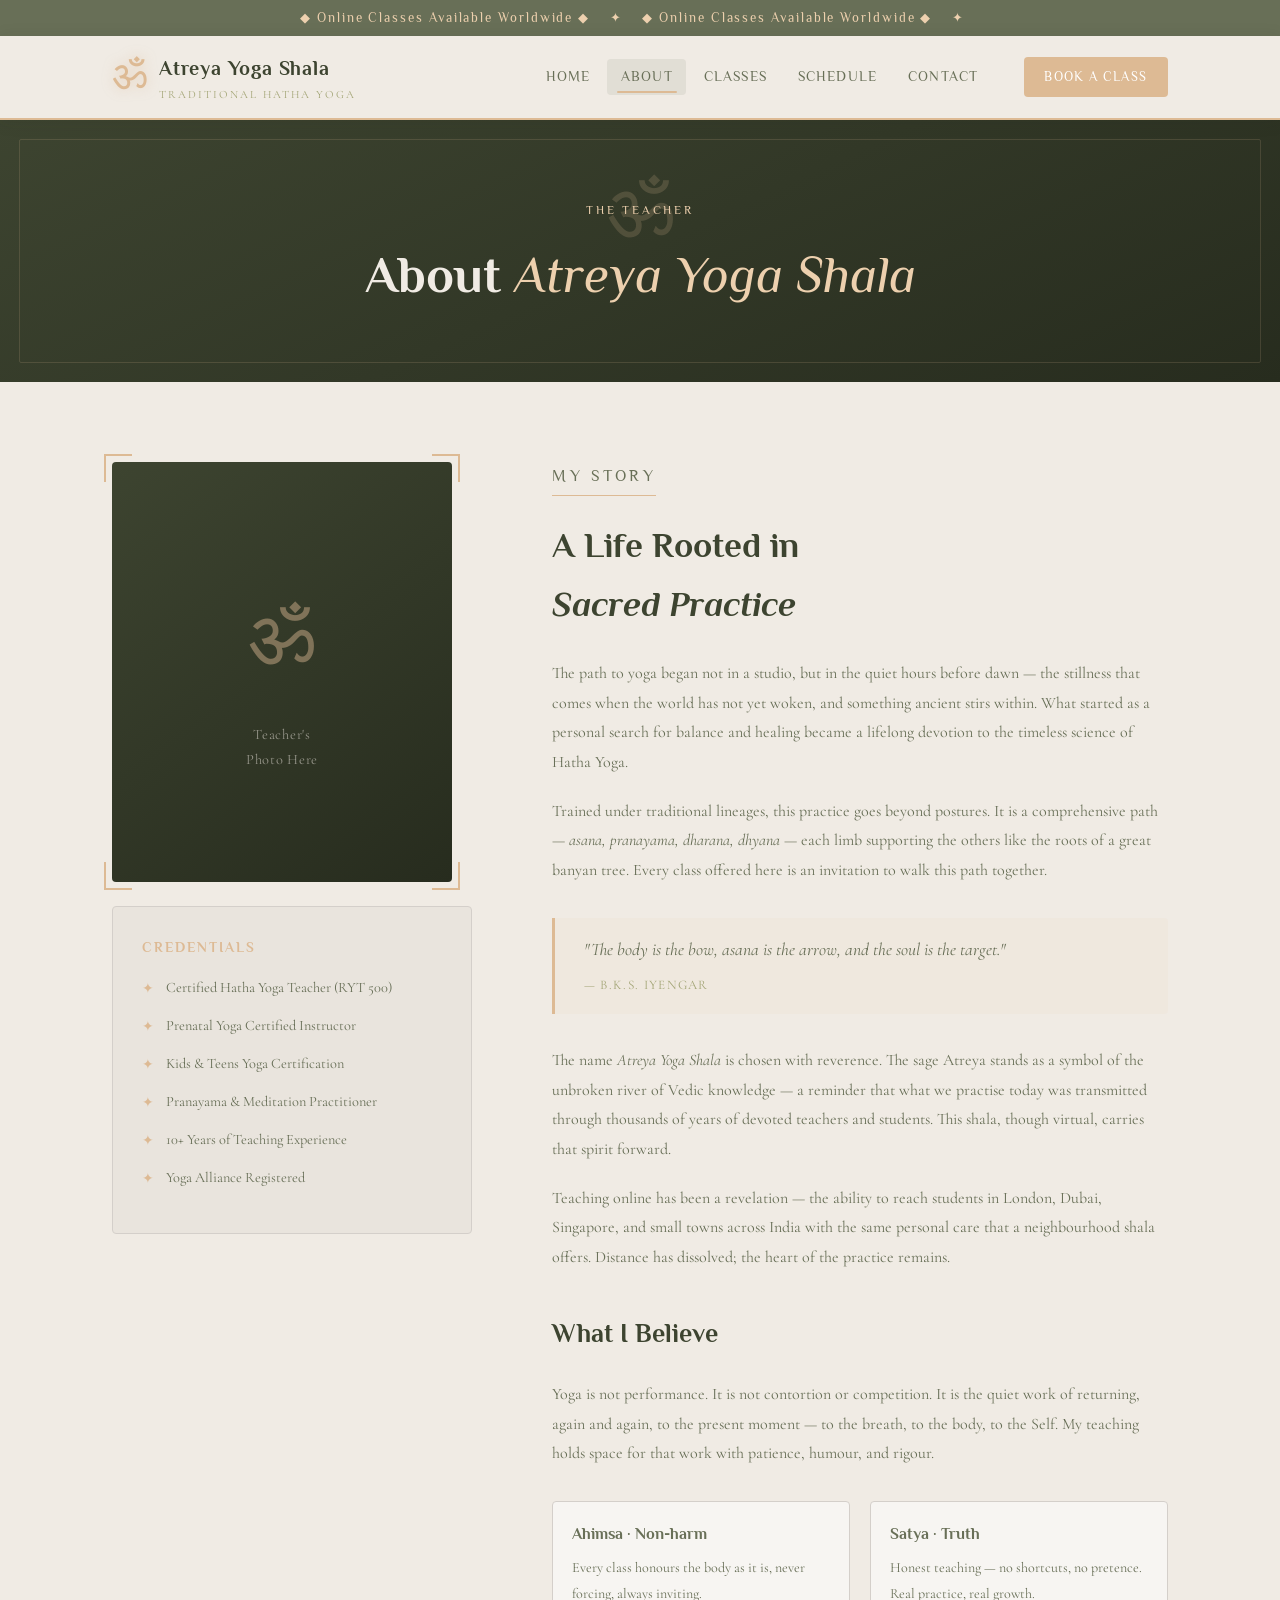
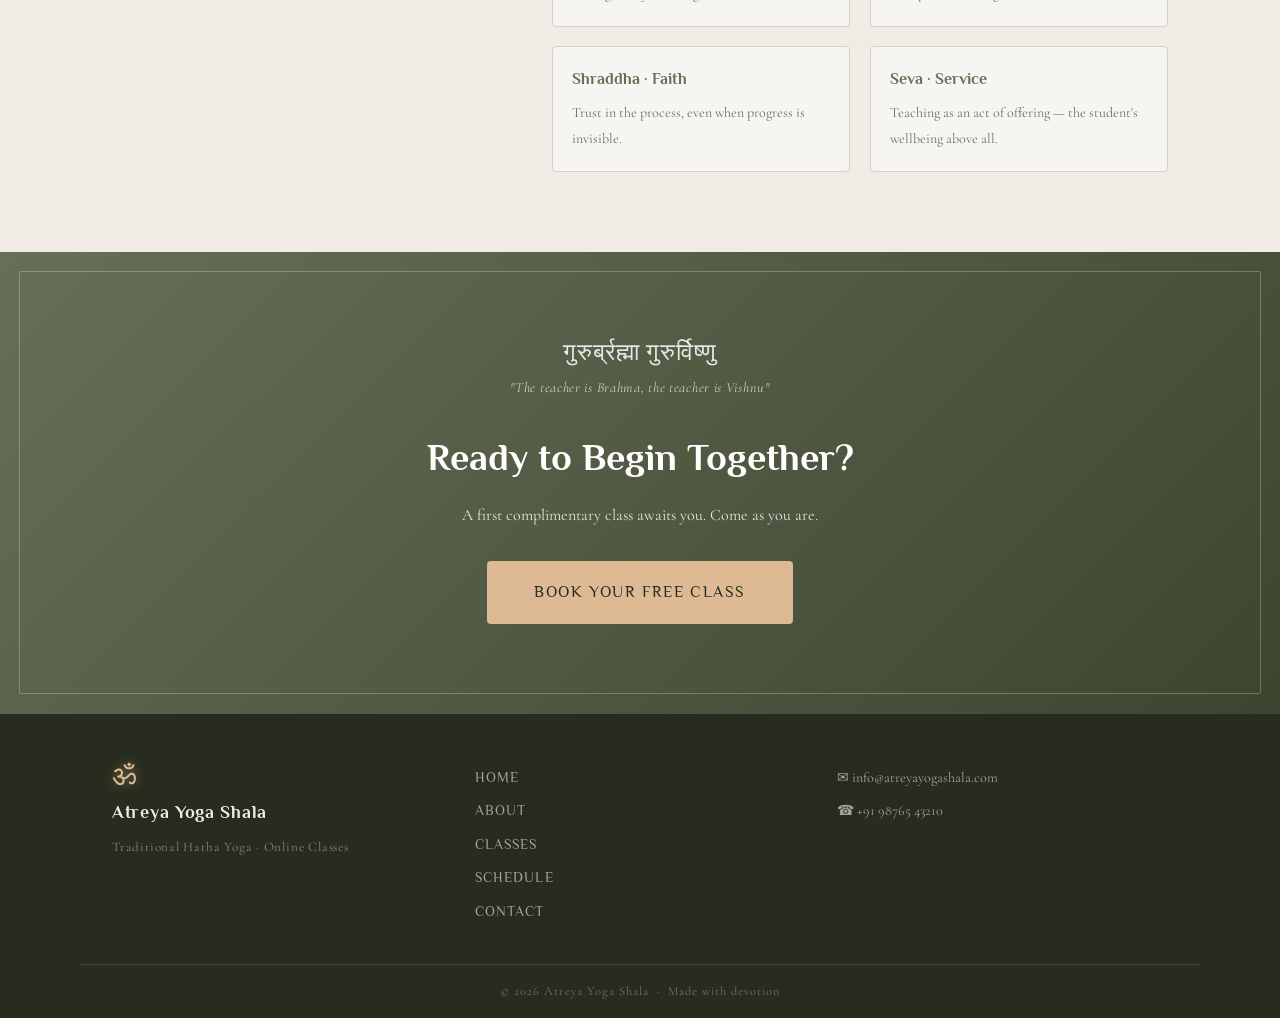
==== about.html @ da68df9e "Initial commit" ====
<!DOCTYPE html>
<html lang="en">
<head>
  <meta charset="UTF-8" />
  <meta name="viewport" content="width=device-width, initial-scale=1.0" />
  <title>About — Atreya Yoga Shala</title>
  <link rel="stylesheet" href="css/style.css" />
  <link rel="preconnect" href="https://fonts.googleapis.com" />
  <link rel="preconnect" href="https://fonts.gstatic.com" crossorigin />
  <link href="https://fonts.googleapis.com/css2?family=Cormorant+Garamond:ital,wght@0,300;0,400;0,600;1,300;1,400&family=Philosopher:ital,wght@0,400;0,700;1,400&family=IM+Fell+English:ital@0;1&display=swap" rel="stylesheet" />
  <link rel="stylesheet" href="css/animations.css" />
</head>
<body>

  <div class="topbar">
    <span>&#9670; Online Classes Available Worldwide &#9670;</span>
  </div>

  <header class="site-header">
    <div class="header-inner">
      <div class="logo">
        <div class="om-symbol">ॐ</div>
        <div class="logo-text">
          <span class="logo-main">Atreya Yoga Shala</span>
          <span class="logo-sub">Traditional Hatha Yoga</span>
        </div>
      </div>
      <nav class="main-nav">
        <a href="index.html">Home</a>
        <a href="about.html" class="active">About</a>
        <a href="classes.html">Classes</a>
        <a href="schedule.html">Schedule</a>
        <a href="contact.html">Contact</a>
      </nav>
      <a href="contact.html" class="btn-book">Book a Class</a>
    </div>
  </header>

  <!-- Page Hero -->
  <section class="page-hero">
    <div class="om-deco">ॐ</div>
    <p class="page-hero-label">The Teacher</p>
    <h1>About <em>Atreya Yoga Shala</em></h1>
  </section>

  <!-- About Full -->
  <section class="section about-full">
    <div class="container about-full-inner">

      <div class="about-photo-wrap">
        <div class="about-frame">
          <div class="about-placeholder">
            <span class="big-om">ॐ</span>
            <p>Teacher's<br />Photo Here</p>
          </div>
          <div class="frame-corner fc-tl"></div>
          <div class="frame-corner fc-tr"></div>
          <div class="frame-corner fc-bl"></div>
          <div class="frame-corner fc-br"></div>
        </div>

        <div class="about-credentials">
          <h4>Credentials</h4>
          <div class="cred-item">Certified Hatha Yoga Teacher (RYT 500)</div>
          <div class="cred-item">Prenatal Yoga Certified Instructor</div>
          <div class="cred-item">Kids &amp; Teens Yoga Certification</div>
          <div class="cred-item">Pranayama &amp; Meditation Practitioner</div>
          <div class="cred-item">10+ Years of Teaching Experience</div>
          <div class="cred-item">Yoga Alliance Registered</div>
        </div>
      </div>

      <div class="about-body">
        <p class="section-label">My Story</p>
        <h2>A Life Rooted in<br /><em>Sacred Practice</em></h2>

        <p>The path to yoga began not in a studio, but in the quiet hours before dawn — the stillness that comes when the world has not yet woken, and something ancient stirs within. What started as a personal search for balance and healing became a lifelong devotion to the timeless science of Hatha Yoga.</p>

        <p>Trained under traditional lineages, this practice goes beyond postures. It is a comprehensive path — <em>asana, pranayama, dharana, dhyana</em> — each limb supporting the others like the roots of a great banyan tree. Every class offered here is an invitation to walk this path together.</p>

        <div class="blockquote-yogic">
          <p>"The body is the bow, asana is the arrow, and the soul is the target."</p>
          <cite>— B.K.S. Iyengar</cite>
        </div>

        <p>The name <em>Atreya Yoga Shala</em> is chosen with reverence. The sage Atreya stands as a symbol of the unbroken river of Vedic knowledge — a reminder that what we practise today was transmitted through thousands of years of devoted teachers and students. This shala, though virtual, carries that spirit forward.</p>

        <p>Teaching online has been a revelation — the ability to reach students in London, Dubai, Singapore, and small towns across India with the same personal care that a neighbourhood shala offers. Distance has dissolved; the heart of the practice remains.</p>

        <h2 style="font-size:1.6rem; margin-top:2.5rem;">What I Believe</h2>
        <p>Yoga is not performance. It is not contortion or competition. It is the quiet work of returning, again and again, to the present moment — to the breath, to the body, to the Self. My teaching holds space for that work with patience, humour, and rigour.</p>

        <div class="values-grid">
          <div class="value-item">
            <h5>Ahimsa · Non-harm</h5>
            <p>Every class honours the body as it is, never forcing, always inviting.</p>
          </div>
          <div class="value-item">
            <h5>Satya · Truth</h5>
            <p>Honest teaching — no shortcuts, no pretence. Real practice, real growth.</p>
          </div>
          <div class="value-item">
            <h5>Shraddha · Faith</h5>
            <p>Trust in the process, even when progress is invisible.</p>
          </div>
          <div class="value-item">
            <h5>Seva · Service</h5>
            <p>Teaching as an act of offering — the student's wellbeing above all.</p>
          </div>
        </div>
      </div>

    </div>
  </section>

  <!-- CTA -->
  <section class="cta-banner">
    <div class="container">
      <p class="cta-sanskrit">गुरुर्ब्रह्मा गुरुर्विष्णु</p>
      <p class="cta-translation">"The teacher is Brahma, the teacher is Vishnu"</p>
      <h2>Ready to Begin Together?</h2>
      <p>A first complimentary class awaits you. Come as you are.</p>
      <a href="contact.html" class="btn-primary large">Book Your Free Class</a>
    </div>
  </section>

  <footer class="site-footer">
    <div class="container footer-inner">
      <div class="footer-brand">
        <div class="om-symbol small">ॐ</div>
        <span class="logo-main">Atreya Yoga Shala</span>
        <p>Traditional Hatha Yoga · Online Classes</p>
      </div>
      <nav class="footer-nav">
        <a href="index.html">Home</a>
        <a href="about.html">About</a>
        <a href="classes.html">Classes</a>
        <a href="schedule.html">Schedule</a>
        <a href="contact.html">Contact</a>
      </nav>
      <div class="footer-contact">
        <p>&#9993; info@atreyayogashala.com</p>
        <p>&#9742; +91 98765 43210</p>
      </div>
    </div>
    <div class="footer-bottom">
      <p>&#169; 2026 Atreya Yoga Shala &nbsp;·&nbsp; Made with devotion</p>
    </div>
  </footer>

  <script src="js/animations.js" defer></script>
</body>
</html>
---- css/style.css ----
/* ============================================================
   ATREYA YOGA SHALA — Main Stylesheet
   Traditional Yogic Aesthetic
   ============================================================ */

/* ---------- Custom Properties ---------- */
:root {
  /* ── Palette from brand swatches ── */
  --tan:           #DDBA94;   /* warm tan / main accent   */
  --tan-light:     #EDD0AE;
  --tan-pale:      #F8F0E7;
  --olive:         #686F57;   /* dark olive / hero/footer */
  --olive-dark:    #3D4430;   /* deepest olive            */
  --olive-deep:    #272C1E;   /* footer / darkest text bg */
  --sage:          #A3A576;   /* mid sage green           */
  --sage-light:    #BFC29A;
  --sage-pale:     #EDEEE5;
  --cream:         #E9E4DD;   /* light cream              */
  --parchment:     #F0EBE4;
  --off-white:     #F7F5F2;
  --text-dark:     #272C1E;
  --text-mid:      #686F57;
  --text-light:    #A3A576;
  --border:        #D4CFCA;

  /* keep old names mapped so nothing breaks */
  --saffron:       #DDBA94;
  --saffron-light: #EDD0AE;
  --saffron-pale:  #F8F0E7;
  --burgundy:      #686F57;
  --burgundy-dark: #3D4430;
  --deep-brown:    #272C1E;
  --warm-brown:    #A3A576;
  --gold:          #DDBA94;
  --gold-light:    #EDD0AE;
  --lotus-pink:    #A3A576;
  --lotus-pale:    #EDEEE5;

  --font-serif:    'Cormorant Garamond', 'Georgia', serif;
  --font-display:  'Philosopher', 'Georgia', serif;
  --font-classic:  'IM Fell English', 'Georgia', serif;

  --radius:        4px;
  --shadow:        0 4px 24px rgba(40, 44, 30, 0.12);
  --shadow-deep:   0 8px 40px rgba(40, 44, 30, 0.20);
  --transition:    0.3s ease;
}

/* ---------- Reset & Base ---------- */
*, *::before, *::after { box-sizing: border-box; margin: 0; padding: 0; }

html { scroll-behavior: smooth; font-size: 16px; }

body {
  font-family: var(--font-serif);
  background: var(--off-white);
  color: var(--text-dark);
  line-height: 1.7;
  overflow-x: hidden;
}

a { color: inherit; text-decoration: none; transition: color var(--transition); }

img { max-width: 100%; display: block; }

.container {
  max-width: 1120px;
  margin: 0 auto;
  padding: 0 2rem;
}

/* ---------- Top Bar ---------- */
.topbar {
  background: var(--burgundy);
  color: var(--gold-light);
  text-align: center;
  font-size: 0.8rem;
  letter-spacing: 0.15em;
  padding: 0.45rem 1rem;
  font-family: var(--font-display);
}

/* ---------- Header / Nav ---------- */
.site-header {
  background: var(--parchment);
  border-bottom: 2px solid var(--gold);
  position: sticky;
  top: 0;
  z-index: 100;
  box-shadow: 0 2px 16px rgba(60,30,10,0.10);
}

.header-inner {
  max-width: 1120px;
  margin: 0 auto;
  padding: 0.9rem 2rem;
  display: flex;
  align-items: center;
  gap: 2rem;
}

.logo {
  display: flex;
  align-items: center;
  gap: 0.75rem;
  flex-shrink: 0;
}

.om-symbol {
  font-size: 2.6rem;
  color: var(--saffron);
  line-height: 1;
  text-shadow: 0 0 12px rgba(221,186,148,0.5);
}
.om-symbol.small { font-size: 1.8rem; }

.logo-text { display: flex; flex-direction: column; }
.logo-main {
  font-family: var(--font-display);
  font-size: 1.25rem;
  font-weight: 700;
  color: var(--burgundy-dark);
  letter-spacing: 0.04em;
}
.logo-sub {
  font-family: var(--font-serif);
  font-size: 0.7rem;
  letter-spacing: 0.18em;
  color: var(--warm-brown);
  text-transform: uppercase;
}

.main-nav {
  display: flex;
  gap: 0.25rem;
  margin-left: auto;
}

.main-nav a {
  font-family: var(--font-display);
  font-size: 0.88rem;
  letter-spacing: 0.08em;
  color: var(--text-mid);
  padding: 0.4rem 0.85rem;
  border-radius: var(--radius);
  transition: color var(--transition), background var(--transition);
  text-transform: uppercase;
}
.main-nav a:hover,
.main-nav a.active {
  color: var(--olive);
  background: rgba(104,111,87,0.10);
}

.btn-book {
  font-family: var(--font-display);
  font-size: 0.82rem;
  letter-spacing: 0.1em;
  text-transform: uppercase;
  background: var(--saffron);
  color: #fff;
  padding: 0.55rem 1.3rem;
  border-radius: var(--radius);
  white-space: nowrap;
  transition: background var(--transition), box-shadow var(--transition);
}
.btn-book:hover {
  background: var(--olive);
  box-shadow: 0 4px 16px rgba(104,111,87,0.35);
  color: #fff;
}

/* ---------- Buttons ---------- */
.btn-primary {
  display: inline-block;
  background: var(--saffron);
  color: #fff;
  font-family: var(--font-display);
  font-size: 0.9rem;
  letter-spacing: 0.1em;
  text-transform: uppercase;
  padding: 0.75rem 2rem;
  border-radius: var(--radius);
  border: 2px solid var(--saffron);
  transition: background var(--transition), box-shadow var(--transition), color var(--transition);
}
.btn-primary:hover {
  background: var(--olive);
  border-color: var(--olive);
  color: #fff;
  box-shadow: 0 4px 20px rgba(104,111,87,0.40);
}
.btn-primary.large { padding: 1rem 2.8rem; font-size: 1rem; }

.btn-outline {
  display: inline-block;
  background: transparent;
  color: var(--parchment);
  font-family: var(--font-display);
  font-size: 0.9rem;
  letter-spacing: 0.1em;
  text-transform: uppercase;
  padding: 0.75rem 2rem;
  border-radius: var(--radius);
  border: 2px solid rgba(233,228,221,0.6);
  transition: background var(--transition), border-color var(--transition);
}
.btn-outline:hover {
  background: rgba(233,228,221,0.15);
  border-color: var(--cream);
  color: var(--cream);
}

/* ---------- Hero ---------- */
.hero {
  position: relative;
  min-height: 92vh;
  background: linear-gradient(155deg, var(--olive-dark) 0%, #2C3020 50%, var(--olive-deep) 100%);
  display: flex;
  align-items: center;
  justify-content: space-between;
  padding: 5rem 6vw;
  overflow: hidden;
}

/* Mandala background pattern */
.mandala-bg {
  position: absolute;
  inset: 0;
  background-image:
    radial-gradient(circle at 65% 50%, rgba(221,186,148,0.08) 0%, transparent 55%),
    repeating-conic-gradient(
      from 0deg at 65% 50%,
      transparent 0deg,
      transparent 8deg,
      rgba(163,165,118,0.04) 9deg,
      rgba(163,165,118,0.04) 10deg
    );
  pointer-events: none;
}

/* Decorative border lines in hero */
.hero::before {
  content: '';
  position: absolute;
  inset: 1.5rem;
  border: 1px solid rgba(221,186,148,0.20);
  border-radius: 2px;
  pointer-events: none;
}

.hero-content {
  position: relative;
  z-index: 2;
  max-width: 580px;
}

.hero-sanskrit {
  font-family: var(--font-display);
  font-size: 1.4rem;
  color: var(--gold-light);
  letter-spacing: 0.05em;
  margin-bottom: 0.3rem;
}
.hero-translation {
  font-family: var(--font-serif);
  font-style: italic;
  font-size: 0.95rem;
  color: rgba(233,228,221,0.65);
  margin-bottom: 0.1rem;
}
.hero-source {
  font-size: 0.78rem;
  letter-spacing: 0.12em;
  color: rgba(233,228,221,0.42);
  text-transform: uppercase;
  margin-bottom: 2rem;
}

.hero-title {
  font-family: var(--font-display);
  font-size: clamp(2.6rem, 5vw, 4.2rem);
  font-weight: 700;
  color: var(--parchment);
  line-height: 1.15;
  margin-bottom: 1.25rem;
}
.hero-title em {
  font-style: italic;
  color: var(--tan-light);
  font-weight: 300;
}

.hero-desc {
  font-size: 1.1rem;
  color: rgba(233,228,221,0.80);
  max-width: 480px;
  margin-bottom: 2.2rem;
  line-height: 1.8;
}

.hero-actions { display: flex; gap: 1rem; flex-wrap: wrap; }

/* Lotus illustration */
.hero-lotus {
  position: relative;
  z-index: 2;
  flex-shrink: 0;
}

.lotus {
  position: relative;
  width: 280px;
  height: 280px;
}

.petal {
  position: absolute;
  width: 60px;
  height: 110px;
  background: linear-gradient(160deg, rgba(163,165,118,0.75), rgba(104,111,87,0.55));
  border-radius: 50% 50% 50% 50% / 60% 60% 40% 40%;
  top: 50%;
  left: 50%;
  transform-origin: bottom center;
  margin-left: -30px;
  margin-top: -110px;
  border: 1px solid rgba(221,186,148,0.30);
  box-shadow: inset 0 0 20px rgba(221,186,148,0.12);
}

.p1 { transform: rotate(0deg); }
.p2 { transform: rotate(45deg); }
.p3 { transform: rotate(90deg); }
.p4 { transform: rotate(135deg); }
.p5 { transform: rotate(180deg); }
.p6 { transform: rotate(225deg); }
.p7 { transform: rotate(270deg); }
.p8 { transform: rotate(315deg); }

.lotus-center {
  position: absolute;
  top: 50%;
  left: 50%;
  transform: translate(-50%, -50%);
  width: 72px;
  height: 72px;
  background: radial-gradient(circle, var(--saffron) 0%, var(--gold) 100%);
  border-radius: 50%;
  display: flex;
  align-items: center;
  justify-content: center;
  font-size: 2rem;
  color: #fff;
  box-shadow: 0 0 30px rgba(221,186,148,0.55), 0 0 60px rgba(221,186,148,0.20);
  z-index: 5;
}

/* ---------- Ornament Divider ---------- */
.ornament-divider {
  text-align: center;
  padding: 1.4rem 0;
  background: var(--parchment);
  color: var(--gold);
  font-size: 1.2rem;
  letter-spacing: 0.5em;
  border-top: 1px solid var(--border);
  border-bottom: 1px solid var(--border);
}

/* ---------- Sections ---------- */
.section {
  padding: 5rem 0;
}

.section-label {
  font-family: var(--font-display);
  font-size: 0.78rem;
  letter-spacing: 0.22em;
  text-transform: uppercase;
  color: var(--saffron);
  margin-bottom: 0.6rem;
  text-align: center;
}

.section-title {
  font-family: var(--font-display);
  font-size: clamp(1.8rem, 3vw, 2.8rem);
  font-weight: 700;
  color: var(--burgundy-dark);
  line-height: 1.25;
  margin-bottom: 2.5rem;
  text-align: center;
}
.section-title.left { text-align: left; }
.section-title em {
  font-style: italic;
  font-weight: 300;
  color: var(--saffron);
}

/* ---------- Classes Preview ---------- */
.classes-preview { background: var(--cream); }

.cards-grid {
  display: grid;
  grid-template-columns: repeat(auto-fit, minmax(280px, 1fr));
  gap: 2rem;
}

.class-card {
  background: var(--off-white);
  border: 1px solid var(--border);
  border-top: 4px solid var(--saffron);
  border-radius: var(--radius);
  padding: 2.2rem 1.8rem;
  position: relative;
  transition: box-shadow var(--transition), transform var(--transition);
}
.class-card:hover {
  box-shadow: var(--shadow);
  transform: translateY(-4px);
}
.class-card.featured {
  border-top-color: var(--burgundy);
  background: var(--lotus-pale);
}

.card-ribbon {
  position: absolute;
  top: -1px;
  right: 1.5rem;
  background: var(--burgundy);
  color: #fff;
  font-size: 0.7rem;
  letter-spacing: 0.1em;
  text-transform: uppercase;
  padding: 0.25rem 0.75rem;
  font-family: var(--font-display);
  border-radius: 0 0 var(--radius) var(--radius);
}

.card-icon {
  font-size: 2.4rem;
  margin-bottom: 1rem;
}

.class-card h3 {
  font-family: var(--font-display);
  font-size: 1.4rem;
  color: var(--burgundy-dark);
  margin-bottom: 0.2rem;
}

.card-tag {
  font-size: 0.75rem;
  letter-spacing: 0.14em;
  text-transform: uppercase;
  color: var(--saffron);
  font-family: var(--font-display);
  margin-bottom: 0.9rem;
}

.class-card p {
  font-size: 0.95rem;
  color: var(--text-mid);
  margin-bottom: 1.4rem;
  line-height: 1.75;
}

.card-link {
  font-family: var(--font-display);
  font-size: 0.85rem;
  letter-spacing: 0.1em;
  color: var(--saffron);
  text-transform: uppercase;
  transition: color var(--transition);
}
.card-link:hover { color: var(--burgundy); }

/* ---------- About Teaser ---------- */
.about-teaser { background: var(--parchment); }

.about-teaser-inner {
  display: grid;
  grid-template-columns: 1fr 1fr;
  gap: 5rem;
  align-items: center;
}

.about-img-wrap { display: flex; justify-content: center; }

.about-frame {
  position: relative;
  width: 340px;
  height: 420px;
}

.about-placeholder {
  width: 100%;
  height: 100%;
  background: linear-gradient(145deg, var(--burgundy-dark), var(--deep-brown));
  border-radius: var(--radius);
  display: flex;
  flex-direction: column;
  align-items: center;
  justify-content: center;
  gap: 1rem;
  color: rgba(233,228,221,0.55);
  font-family: var(--font-serif);
  font-size: 0.9rem;
  text-align: center;
  letter-spacing: 0.05em;
}
.about-placeholder .big-om {
  font-size: 5rem;
  color: rgba(221,186,148,0.45);
}

/* Decorative corner frames */
.frame-corner {
  position: absolute;
  width: 28px;
  height: 28px;
  border-color: var(--gold);
  border-style: solid;
}
.fc-tl { top: -8px; left: -8px; border-width: 2px 0 0 2px; }
.fc-tr { top: -8px; right: -8px; border-width: 2px 2px 0 0; }
.fc-bl { bottom: -8px; left: -8px; border-width: 0 0 2px 2px; }
.fc-br { bottom: -8px; right: -8px; border-width: 0 2px 2px 0; }

.about-text .section-label { text-align: left; }

.about-text p {
  font-size: 1rem;
  color: var(--text-mid);
  margin-bottom: 1.2rem;
  line-height: 1.8;
}
.about-text p em {
  font-style: italic;
  color: var(--burgundy);
}

/* ---------- Why Online ---------- */
.why-online { background: var(--cream); }

.pillars-grid {
  display: grid;
  grid-template-columns: repeat(auto-fit, minmax(220px, 1fr));
  gap: 2.5rem;
}

.pillar { text-align: center; padding: 0.5rem 1rem; }

.pillar-num {
  font-family: var(--font-display);
  font-size: 2rem;
  color: var(--gold);
  margin-bottom: 0.8rem;
  line-height: 1;
}

.pillar h4 {
  font-family: var(--font-display);
  font-size: 1.1rem;
  color: var(--burgundy-dark);
  margin-bottom: 0.6rem;
}

.pillar p {
  font-size: 0.92rem;
  color: var(--text-mid);
  line-height: 1.75;
}

/* ---------- Testimonials ---------- */
.testimonials {
  background: var(--burgundy-dark);
}
.testimonials .section-label { color: var(--gold-light); }
.testimonials .section-title { color: var(--parchment); }

.testimonials-grid {
  display: grid;
  grid-template-columns: repeat(auto-fit, minmax(260px, 1fr));
  gap: 2rem;
}

.testimonial {
  background: rgba(255,255,255,0.05);
  border: 1px solid rgba(221,186,148,0.22);
  border-radius: var(--radius);
  padding: 2rem 1.8rem;
  position: relative;
}
.testimonial::before {
  content: '\201C';
  position: absolute;
  top: 0.5rem;
  left: 1.2rem;
  font-size: 4rem;
  color: var(--saffron);
  opacity: 0.3;
  font-family: Georgia, serif;
  line-height: 1;
}

.testimonial .quote {
  font-family: var(--font-serif);
  font-style: italic;
  font-size: 1rem;
  color: rgba(233,228,221,0.85);
  line-height: 1.8;
  margin-bottom: 1.2rem;
}

.testimonial .author {
  font-family: var(--font-display);
  font-size: 0.82rem;
  letter-spacing: 0.1em;
  color: var(--gold-light);
}

/* ---------- CTA Banner ---------- */
.cta-banner {
  background: linear-gradient(135deg, var(--olive) 0%, var(--olive-dark) 100%);
  padding: 5rem 2rem;
  text-align: center;
  position: relative;
  overflow: hidden;
}
.cta-banner::before {
  content: '';
  position: absolute;
  inset: 1.2rem;
  border: 1px solid rgba(255,255,255,0.25);
  border-radius: 2px;
  pointer-events: none;
}

.cta-banner .cta-sanskrit {
  font-family: var(--font-display);
  font-size: 1.5rem;
  color: rgba(255,255,255,0.85);
  letter-spacing: 0.04em;
  margin-bottom: 0.2rem;
}
.cta-banner .cta-translation {
  font-style: italic;
  font-size: 0.88rem;
  color: rgba(255,255,255,0.7);
  margin-bottom: 1.5rem;
  letter-spacing: 0.05em;
}

.cta-banner h2 {
  font-family: var(--font-display);
  font-size: clamp(1.8rem, 3vw, 2.6rem);
  color: #fff;
  margin-bottom: 0.8rem;
}

.cta-banner p {
  font-size: 1rem;
  color: rgba(255,255,255,0.85);
  margin-bottom: 2rem;
}

.cta-banner .btn-primary {
  background: var(--tan);
  border-color: var(--tan);
  color: var(--olive-deep);
}
.cta-banner .btn-primary:hover {
  background: var(--tan-light);
  border-color: var(--tan-light);
  color: var(--olive-deep);
  box-shadow: 0 6px 24px rgba(221,186,148,0.4);
}

/* ---------- Footer ---------- */
.site-footer {
  background: var(--deep-brown);
  color: rgba(233,228,221,0.75);
  padding: 3rem 0 0;
}

.footer-inner {
  display: grid;
  grid-template-columns: 1fr 1fr 1fr;
  gap: 2rem;
  padding-bottom: 2.5rem;
  border-bottom: 1px solid rgba(221,186,148,0.18);
}

.footer-brand {
  display: flex;
  flex-direction: column;
  gap: 0.5rem;
}
.footer-brand .logo-main {
  color: var(--parchment);
  font-size: 1.1rem;
}
.footer-brand p {
  font-size: 0.82rem;
  color: rgba(233,228,221,0.5);
  letter-spacing: 0.06em;
}

.footer-nav {
  display: flex;
  flex-direction: column;
  gap: 0.6rem;
  padding-top: 0.25rem;
}
.footer-nav a {
  font-family: var(--font-display);
  font-size: 0.88rem;
  letter-spacing: 0.08em;
  color: rgba(233,228,221,0.65);
  text-transform: uppercase;
  transition: color var(--transition);
}
.footer-nav a:hover { color: var(--gold-light); }

.footer-contact {
  display: flex;
  flex-direction: column;
  gap: 0.6rem;
  padding-top: 0.25rem;
}
.footer-contact p {
  font-size: 0.88rem;
  color: rgba(233,228,221,0.65);
}

.footer-bottom {
  text-align: center;
  padding: 1rem;
  font-size: 0.78rem;
  color: rgba(233,228,221,0.38);
  letter-spacing: 0.08em;
}

/* ============================================================
   PAGE — ABOUT
   ============================================================ */
.page-hero {
  background: linear-gradient(155deg, var(--olive-dark), var(--olive-deep));
  padding: 5rem 2rem 4rem;
  text-align: center;
  position: relative;
  overflow: hidden;
}
.page-hero::before {
  content: '';
  position: absolute;
  inset: 1.2rem;
  border: 1px solid rgba(221,186,148,0.16);
  border-radius: 2px;
  pointer-events: none;
}
.page-hero .om-deco {
  font-size: 5rem;
  color: rgba(221,186,148,0.18);
  position: absolute;
  top: 1.5rem;
  left: 50%;
  transform: translateX(-50%);
  pointer-events: none;
}
.page-hero-label {
  font-family: var(--font-display);
  font-size: 0.78rem;
  letter-spacing: 0.22em;
  text-transform: uppercase;
  color: var(--saffron-light);
  margin-bottom: 0.6rem;
  position: relative;
}
.page-hero h1 {
  font-family: var(--font-display);
  font-size: clamp(2rem, 4vw, 3.2rem);
  color: var(--parchment);
  position: relative;
}
.page-hero h1 em {
  font-style: italic;
  font-weight: 300;
  color: var(--saffron-light);
}

.about-full { background: var(--parchment); }

.about-full-inner {
  display: grid;
  grid-template-columns: 360px 1fr;
  gap: 5rem;
  align-items: start;
}

.about-photo-wrap { position: sticky; top: 8rem; }

.about-credentials {
  background: var(--cream);
  border: 1px solid var(--border);
  border-radius: var(--radius);
  padding: 1.8rem;
  margin-top: 1.5rem;
}
.about-credentials h4 {
  font-family: var(--font-display);
  font-size: 0.88rem;
  letter-spacing: 0.14em;
  text-transform: uppercase;
  color: var(--saffron);
  margin-bottom: 1rem;
}
.cred-item {
  display: flex;
  gap: 0.75rem;
  align-items: flex-start;
  margin-bottom: 0.75rem;
  font-size: 0.9rem;
  color: var(--text-mid);
}
.cred-item::before {
  content: '✦';
  color: var(--gold);
  flex-shrink: 0;
  margin-top: 0.1rem;
}

.about-body .section-label { text-align: left; }
.about-body h2 {
  font-family: var(--font-display);
  font-size: 2.2rem;
  color: var(--burgundy-dark);
  margin-bottom: 1.5rem;
}
.about-body p {
  font-size: 1rem;
  color: var(--text-mid);
  line-height: 1.85;
  margin-bottom: 1.2rem;
}
.about-body p em { font-style: italic; color: var(--burgundy); }

.blockquote-yogic {
  border-left: 3px solid var(--saffron);
  margin: 2rem 0;
  padding: 1rem 1.8rem;
  background: rgba(221,186,148,0.08);
  border-radius: 0 var(--radius) var(--radius) 0;
}
.blockquote-yogic p {
  font-style: italic;
  font-size: 1.1rem;
  color: var(--burgundy);
  margin-bottom: 0.3rem;
}
.blockquote-yogic cite {
  font-size: 0.82rem;
  letter-spacing: 0.1em;
  color: var(--text-light);
  text-transform: uppercase;
  font-style: normal;
}

.values-grid {
  display: grid;
  grid-template-columns: 1fr 1fr;
  gap: 1.2rem;
  margin-top: 2rem;
}
.value-item {
  background: var(--off-white);
  border: 1px solid var(--border);
  padding: 1.2rem;
  border-radius: var(--radius);
}
.value-item h5 {
  font-family: var(--font-display);
  color: var(--burgundy);
  margin-bottom: 0.4rem;
  font-size: 1rem;
}
.value-item p {
  font-size: 0.88rem;
  margin-bottom: 0 !important;
}

/* ============================================================
   PAGE — CLASSES
   ============================================================ */
.classes-full { background: var(--cream); }

.class-detail {
  display: grid;
  grid-template-columns: 1fr 1fr;
  gap: 4rem;
  align-items: center;
  padding: 4rem 0;
  border-bottom: 1px solid var(--border);
}
.class-detail:last-child { border-bottom: none; }
.class-detail.reverse { direction: rtl; }
.class-detail.reverse > * { direction: ltr; }

.class-detail-img {
  background: linear-gradient(145deg, var(--olive-dark), var(--olive-deep));
  border-radius: var(--radius);
  aspect-ratio: 4/3;
  display: flex;
  align-items: center;
  justify-content: center;
  font-size: 6rem;
  box-shadow: var(--shadow);
}

.class-detail-text .section-label { text-align: left; }

.class-detail-text h2 {
  font-family: var(--font-display);
  font-size: 2rem;
  color: var(--burgundy-dark);
  margin-bottom: 0.4rem;
}
.class-tag {
  font-family: var(--font-display);
  font-size: 0.78rem;
  letter-spacing: 0.14em;
  text-transform: uppercase;
  color: var(--saffron);
  margin-bottom: 1.2rem;
}
.class-detail-text p {
  font-size: 0.97rem;
  color: var(--text-mid);
  line-height: 1.8;
  margin-bottom: 1rem;
}

.class-features {
  list-style: none;
  margin: 1.2rem 0 1.8rem;
}
.class-features li {
  font-size: 0.9rem;
  color: var(--text-mid);
  padding: 0.3rem 0 0.3rem 1.5rem;
  position: relative;
  border-bottom: 1px dashed var(--border);
}
.class-features li::before {
  content: '✦';
  position: absolute;
  left: 0;
  color: var(--gold);
  font-size: 0.7rem;
  top: 0.45rem;
}

/* ============================================================
   PAGE — SCHEDULE
   ============================================================ */
.schedule-section { background: var(--cream); }

.schedule-table-wrap {
  overflow-x: auto;
  border-radius: var(--radius);
  box-shadow: var(--shadow);
  margin-bottom: 3rem;
}

table.schedule-table {
  width: 100%;
  border-collapse: collapse;
  background: var(--off-white);
  font-size: 0.92rem;
}

.schedule-table thead {
  background: var(--burgundy-dark);
  color: var(--gold-light);
}
.schedule-table thead th {
  font-family: var(--font-display);
  letter-spacing: 0.1em;
  text-transform: uppercase;
  padding: 1rem 1.2rem;
  font-size: 0.78rem;
  font-weight: 400;
  text-align: left;
}

.schedule-table tbody tr {
  border-bottom: 1px solid var(--border);
  transition: background var(--transition);
}
.schedule-table tbody tr:hover { background: var(--saffron-pale); }

.schedule-table tbody td {
  padding: 0.9rem 1.2rem;
  color: var(--text-mid);
  vertical-align: middle;
}

.badge {
  display: inline-block;
  font-size: 0.72rem;
  letter-spacing: 0.1em;
  text-transform: uppercase;
  padding: 0.2rem 0.65rem;
  border-radius: 20px;
  font-family: var(--font-display);
}
.badge-hatha    { background: rgba(221,186,148,0.20); color: var(--warm-brown); }
.badge-kids     { background: rgba(104,111,87,0.15);  color: var(--olive); }
.badge-prenatal { background: rgba(163,165,118,0.18); color: var(--sage); }

.pricing-grid {
  display: grid;
  grid-template-columns: repeat(auto-fit, minmax(240px, 1fr));
  gap: 2rem;
  margin-top: 1rem;
}

.price-card {
  background: var(--off-white);
  border: 1px solid var(--border);
  border-radius: var(--radius);
  padding: 2rem 1.8rem;
  text-align: center;
  position: relative;
  transition: box-shadow var(--transition), transform var(--transition);
}
.price-card:hover { box-shadow: var(--shadow); transform: translateY(-4px); }
.price-card.highlighted {
  border-color: var(--saffron);
  background: var(--saffron-pale);
}

.price-card h3 {
  font-family: var(--font-display);
  font-size: 1.2rem;
  color: var(--burgundy-dark);
  margin-bottom: 0.25rem;
}
.price-card .price {
  font-family: var(--font-display);
  font-size: 2.4rem;
  font-weight: 700;
  color: var(--saffron);
  line-height: 1;
  margin: 0.8rem 0;
}
.price-card .price sup {
  font-size: 1.2rem;
  vertical-align: super;
}
.price-card .price-note {
  font-size: 0.78rem;
  color: var(--text-light);
  margin-bottom: 1.2rem;
  letter-spacing: 0.06em;
}
.price-card ul {
  list-style: none;
  margin-bottom: 1.8rem;
  text-align: left;
}
.price-card ul li {
  font-size: 0.88rem;
  color: var(--text-mid);
  padding: 0.3rem 0;
  border-bottom: 1px dashed var(--border);
  padding-left: 1.4rem;
  position: relative;
}
.price-card ul li::before {
  content: '✦';
  position: absolute;
  left: 0;
  color: var(--gold);
  font-size: 0.65rem;
  top: 0.42rem;
}

/* ============================================================
   PAGE — CONTACT
   ============================================================ */
.contact-section { background: var(--parchment); }

.contact-inner {
  display: grid;
  grid-template-columns: 1fr 1.4fr;
  gap: 5rem;
  align-items: start;
}

.contact-info .section-label { text-align: left; }

.contact-info h2 {
  font-family: var(--font-display);
  font-size: 2.2rem;
  color: var(--burgundy-dark);
  margin-bottom: 1.2rem;
}

.contact-info p {
  font-size: 0.97rem;
  color: var(--text-mid);
  line-height: 1.8;
  margin-bottom: 2rem;
}

.contact-detail {
  display: flex;
  gap: 1rem;
  margin-bottom: 1.2rem;
  align-items: flex-start;
}
.contact-detail-icon {
  width: 40px;
  height: 40px;
  background: var(--saffron-pale);
  border: 1px solid var(--saffron);
  border-radius: 50%;
  display: flex;
  align-items: center;
  justify-content: center;
  font-size: 1rem;
  flex-shrink: 0;
}
.contact-detail-text strong {
  display: block;
  font-family: var(--font-display);
  font-size: 0.8rem;
  letter-spacing: 0.1em;
  text-transform: uppercase;
  color: var(--saffron);
  margin-bottom: 0.1rem;
}
.contact-detail-text span {
  font-size: 0.95rem;
  color: var(--text-mid);
}

/* Form */
.contact-form-wrap {
  background: var(--off-white);
  border: 1px solid var(--border);
  border-radius: var(--radius);
  padding: 2.5rem;
  box-shadow: var(--shadow);
}

.contact-form-wrap h3 {
  font-family: var(--font-display);
  font-size: 1.5rem;
  color: var(--burgundy-dark);
  margin-bottom: 1.8rem;
  text-align: center;
}

.form-group {
  margin-bottom: 1.4rem;
}
.form-group label {
  display: block;
  font-family: var(--font-display);
  font-size: 0.82rem;
  letter-spacing: 0.1em;
  text-transform: uppercase;
  color: var(--text-mid);
  margin-bottom: 0.5rem;
}
.form-group input,
.form-group select,
.form-group textarea {
  width: 100%;
  padding: 0.75rem 1rem;
  border: 1px solid var(--border);
  border-radius: var(--radius);
  background: var(--parchment);
  font-family: var(--font-serif);
  font-size: 0.95rem;
  color: var(--text-dark);
  transition: border-color var(--transition), box-shadow var(--transition);
  outline: none;
  -webkit-appearance: none;
  appearance: none;
}
.form-group input:focus,
.form-group select:focus,
.form-group textarea:focus {
  border-color: var(--tan);
  box-shadow: 0 0 0 3px rgba(221,186,148,0.22);
}
.form-group textarea { resize: vertical; min-height: 120px; }

.form-row {
  display: grid;
  grid-template-columns: 1fr 1fr;
  gap: 1.2rem;
}

.form-submit {
  width: 100%;
  padding: 0.9rem;
  background: var(--saffron);
  color: #fff;
  border: 2px solid var(--saffron);
  border-radius: var(--radius);
  font-family: var(--font-display);
  font-size: 0.95rem;
  letter-spacing: 0.1em;
  text-transform: uppercase;
  cursor: pointer;
  transition: background var(--transition), box-shadow var(--transition);
}
.form-submit:hover {
  background: var(--olive);
  border-color: var(--olive);
  box-shadow: 0 4px 20px rgba(104,111,87,0.35);
}

.form-note {
  text-align: center;
  font-size: 0.82rem;
  color: var(--text-light);
  margin-top: 1rem;
  font-style: italic;
}

/* ============================================================
   RESPONSIVE
   ============================================================ */
@media (max-width: 900px) {
  .hero {
    flex-direction: column;
    text-align: center;
    padding: 4rem 2rem;
    min-height: unset;
    gap: 3rem;
  }
  .hero-actions { justify-content: center; }
  .hero-lotus { display: flex; justify-content: center; }
  .lotus { width: 200px; height: 200px; }
  .petal { width: 44px; height: 80px; margin-left: -22px; margin-top: -80px; }

  .about-teaser-inner,
  .about-full-inner,
  .contact-inner { grid-template-columns: 1fr; gap: 3rem; }

  .about-photo-wrap { position: static; display: flex; justify-content: center; }
  .about-frame { width: 260px; height: 320px; }

  .class-detail,
  .class-detail.reverse { grid-template-columns: 1fr; direction: ltr; }

  .footer-inner { grid-template-columns: 1fr; gap: 1.5rem; }

  .values-grid { grid-template-columns: 1fr; }
  .form-row { grid-template-columns: 1fr; }
}

@media (max-width: 600px) {
  .header-inner {
    flex-wrap: wrap;
    gap: 0.8rem;
  }
  .main-nav {
    order: 3;
    width: 100%;
    flex-wrap: wrap;
    margin-left: 0;
    gap: 0;
  }
  .btn-book { order: 2; }
  .hero::before { display: none; }
}
---- css/animations.css ----
/* ============================================================
   ATREYA YOGA SHALA — Animations
   ============================================================ */

/* ── Keyframes ────────────────────────────────────────────── */

@keyframes fadeUp {
  from { opacity: 0; transform: translateY(32px); }
  to   { opacity: 1; transform: translateY(0); }
}

@keyframes fadeIn {
  from { opacity: 0; }
  to   { opacity: 1; }
}

@keyframes fadeLeft {
  from { opacity: 0; transform: translateX(-40px); }
  to   { opacity: 1; transform: translateX(0); }
}

@keyframes fadeRight {
  from { opacity: 0; transform: translateX(40px); }
  to   { opacity: 1; transform: translateX(0); }
}

@keyframes scaleIn {
  from { opacity: 0; transform: scale(0.88); }
  to   { opacity: 1; transform: scale(1); }
}

/* Lotus blooms open with a slight overshoot */
@keyframes lotusBlossom {
  0%   { opacity: 0; transform: scale(0.1) rotate(-200deg); }
  70%  { opacity: 1; transform: scale(1.08) rotate(5deg); }
  100% { opacity: 1; transform: scale(1) rotate(0deg); }
}

/* Petals open one by one */
@keyframes petalOpen {
  from { opacity: 0; transform-origin: bottom center; transform: scaleY(0.05); }
  to   { opacity: 1; transform-origin: bottom center; transform: scaleY(1); }
}

/* OM symbol gentle pulse glow */
@keyframes omPulse {
  0%, 100% {
    text-shadow: 0 0 8px  rgba(221,186,148,0.35);
  }
  50% {
    text-shadow: 0 0 28px rgba(221,186,148,0.75), 0 0 60px rgba(221,186,148,0.25);
  }
}

/* Lotus center breathes */
@keyframes breathe {
  0%, 100% { transform: translate(-50%, -50%) scale(1);   box-shadow: 0 0 24px rgba(221,186,148,0.45), 0 0 50px rgba(221,186,148,0.18); }
  50%       { transform: translate(-50%, -50%) scale(1.10); box-shadow: 0 0 40px rgba(221,186,148,0.70), 0 0 80px rgba(221,186,148,0.30); }
}

/* Hero lotus floats gently */
@keyframes floatY {
  0%, 100% { transform: translateY(0px);   }
  50%       { transform: translateY(-14px); }
}

/* Page-hero OM decoration rotates slowly */
@keyframes rotateSlow {
  from { transform: translateX(-50%) rotate(0deg);   }
  to   { transform: translateX(-50%) rotate(360deg); }
}

/* Sanskrit shimmer sweep */
@keyframes shimmerText {
  0%   { background-position: -200% center; }
  100% { background-position:  200% center; }
}

/* Ornament divider draws in */
@keyframes expandWidth {
  from { width: 0; opacity: 0; }
  to   { width: 100%; opacity: 1; }
}

/* Card border glow on hover */
@keyframes borderGlow {
  0%, 100% { box-shadow: 0 4px 24px rgba(40,44,30,0.12); }
  50%       { box-shadow: 0 8px 32px rgba(104,111,87,0.22); }
}

/* Top bar ticker */
@keyframes tickerScroll {
  from { transform: translateX(0); }
  to   { transform: translateX(-50%); }
}

/* Underline draw for section labels */
@keyframes drawUnderline {
  from { transform: scaleX(0); }
  to   { transform: scaleX(1); }
}

/* Shimmer for pricing highlight */
@keyframes cardShimmer {
  0%   { background-position: -400px 0; }
  100% { background-position:  400px 0; }
}

/* Ripple effect for buttons */
@keyframes ripple {
  0%   { transform: scale(0); opacity: 0.5; }
  100% { transform: scale(4); opacity: 0; }
}

/* ── Hero — staggered entrance ───────────────────────────── */

.hero-content .hero-sanskrit   { animation: fadeUp 0.7s ease 0.15s both; }
.hero-content .hero-translation { animation: fadeUp 0.7s ease 0.28s both; }
.hero-content .hero-source      { animation: fadeUp 0.7s ease 0.38s both; }
.hero-content .hero-title       { animation: fadeUp 0.9s cubic-bezier(0.22,1,0.36,1) 0.52s both; }
.hero-content .hero-desc        { animation: fadeUp 0.8s ease 0.72s both; }
.hero-content .hero-actions     { animation: fadeUp 0.8s ease 0.90s both; }

/* Hero lotus blooms after content */
.hero-lotus .lotus {
  animation: lotusBlossom 1.6s cubic-bezier(0.34, 1.46, 0.64, 1) 0.6s both;
}

/* Once visible, lotus floats */
.hero-lotus {
  animation: floatY 6s ease-in-out 2.4s infinite;
}

/* ── OM Symbol ───────────────────────────────────────────── */

.om-symbol {
  animation: omPulse 3.5s ease-in-out infinite;
}

/* ── Lotus Centre ────────────────────────────────────────── */

.lotus-center {
  animation: breathe 5s ease-in-out infinite !important;
}

/* ── Sanskrit shimmer text ───────────────────────────────── */

.hero-sanskrit {
  background: linear-gradient(
    100deg,
    var(--tan-light) 20%,
    #fff 50%,
    var(--tan-light) 80%
  );
  background-size: 200% auto;
  -webkit-background-clip: text;
  -webkit-text-fill-color: transparent;
  background-clip: text;
  animation: fadeUp 0.7s ease 0.15s both,
             shimmerText 4s linear 1.5s infinite;
}

/* ── Page Hero OM deco rotates ───────────────────────────── */

.page-hero .om-deco {
  animation: rotateSlow 60s linear infinite;
}

/* ── Section label underline ─────────────────────────────── */

.section-label {
  position: relative;
  display: inline-block;
}
.section-label::after {
  content: '';
  display: block;
  height: 1px;
  background: var(--tan);
  margin-top: 4px;
  transform: scaleX(0);
  transform-origin: left center;
  transition: transform 0.6s cubic-bezier(0.22,1,0.36,1);
}
/* triggered by JS .revealed or on section that's always visible */
.section-label.label-visible::after,
.revealed .section-label::after {
  transform: scaleX(1);
}

/* Centred labels need centred origin */
.section-title + .section-label::after,
p.section-label::after {
  transform-origin: center center;
}

/* ── Header entrance ─────────────────────────────────────── */

.site-header {
  animation: fadeIn 0.5s ease both;
}
.logo {
  animation: fadeLeft 0.6s cubic-bezier(0.22,1,0.36,1) 0.1s both;
}
.main-nav {
  animation: fadeIn 0.7s ease 0.3s both;
}
.btn-book {
  animation: fadeRight 0.6s cubic-bezier(0.22,1,0.36,1) 0.2s both;
}

/* ── Topbar ticker ───────────────────────────────────────── */

.topbar-inner {
  display: inline-block;
  white-space: nowrap;
  animation: tickerScroll 20s linear infinite;
}

/* ── Button ripple ───────────────────────────────────────── */

.btn-primary,
.btn-book {
  position: relative;
  overflow: hidden;
}
.btn-primary::after,
.btn-book::after {
  content: '';
  position: absolute;
  top: 50%; left: 50%;
  width: 10px; height: 10px;
  background: rgba(255,255,255,0.35);
  border-radius: 50%;
  transform: scale(0);
  margin-top: -5px;
  margin-left: -5px;
  pointer-events: none;
}
.btn-primary:active::after,
.btn-book:active::after {
  animation: ripple 0.5s ease-out;
}

/* ── Scroll Reveal base states ───────────────────────────── */

.reveal {
  opacity: 0;
  transition: opacity 0.75s ease, transform 0.75s cubic-bezier(0.22,1,0.36,1);
}
.reveal.from-up    { transform: translateY(40px); }
.reveal.from-left  { transform: translateX(-40px); }
.reveal.from-right { transform: translateX(40px); }
.reveal.from-scale { transform: scale(0.9); }

.reveal.revealed {
  opacity: 1;
  transform: none;
}

/* Stagger siblings that share a parent .stagger-children */
.stagger-children .reveal:nth-child(1) { transition-delay: 0.05s; }
.stagger-children .reveal:nth-child(2) { transition-delay: 0.18s; }
.stagger-children .reveal:nth-child(3) { transition-delay: 0.31s; }
.stagger-children .reveal:nth-child(4) { transition-delay: 0.44s; }

/* ── Card hover enhancement ──────────────────────────────── */

.class-card {
  transition: box-shadow 0.35s ease, transform 0.35s ease,
              border-top-color 0.35s ease;
}
.class-card:hover {
  border-top-color: var(--sage) !important;
}

.price-card {
  transition: box-shadow 0.35s ease, transform 0.35s ease;
}

.testimonial {
  transition: transform 0.35s ease, box-shadow 0.35s ease;
}
.testimonial:hover {
  transform: translateY(-5px);
  box-shadow: 0 12px 32px rgba(40,44,30,0.18);
}

/* ── Nav link underline slide ────────────────────────────── */

.main-nav a {
  position: relative;
}
.main-nav a::after {
  content: '';
  position: absolute;
  bottom: 2px; left: 50%; right: 50%;
  height: 2px;
  background: var(--tan);
  border-radius: 1px;
  transition: left 0.3s ease, right 0.3s ease;
}
.main-nav a:hover::after,
.main-nav a.active::after {
  left: 0.6rem;
  right: 0.6rem;
}

/* ── Footer brand fadeIn ─────────────────────────────────── */

.site-footer .om-symbol {
  animation: omPulse 4s ease-in-out infinite;
}

/* ── Ornament divider lines draw in ─────────────────────── */

.ornament-divider {
  overflow: hidden;
}
.ornament-divider span {
  display: inline-block;
  animation: fadeIn 1s ease both;
}

/* ── Pillar numbers count-up feel ────────────────────────── */

.pillar.revealed .pillar-num {
  animation: scaleIn 0.5s cubic-bezier(0.34,1.56,0.64,1) both;
}

/* ── Frame corners animate in ────────────────────────────── */

.about-frame.revealed .frame-corner {
  transition: width 0.6s ease, height 0.6s ease, opacity 0.6s ease;
}

/* ── Highlighted price card shimmer ─────────────────────── */

.price-card.highlighted::before {
  content: '';
  position: absolute;
  inset: 0;
  background: linear-gradient(
    105deg,
    transparent 40%,
    rgba(221,186,148,0.18) 50%,
    transparent 60%
  );
  background-size: 400px 100%;
  border-radius: inherit;
  animation: cardShimmer 3.5s linear infinite;
  pointer-events: none;
}

/* ── Schedule table rows stagger ─────────────────────────── */

.schedule-table tbody tr {
  animation: fadeIn 0.4s ease both;
}
.schedule-table tbody tr:nth-child(1)  { animation-delay: 0.05s; }
.schedule-table tbody tr:nth-child(2)  { animation-delay: 0.10s; }
.schedule-table tbody tr:nth-child(3)  { animation-delay: 0.15s; }
.schedule-table tbody tr:nth-child(4)  { animation-delay: 0.20s; }
.schedule-table tbody tr:nth-child(5)  { animation-delay: 0.25s; }
.schedule-table tbody tr:nth-child(6)  { animation-delay: 0.30s; }
.schedule-table tbody tr:nth-child(7)  { animation-delay: 0.35s; }
.schedule-table tbody tr:nth-child(8)  { animation-delay: 0.40s; }
.schedule-table tbody tr:nth-child(9)  { animation-delay: 0.45s; }
.schedule-table tbody tr:nth-child(10) { animation-delay: 0.50s; }
.schedule-table tbody tr:nth-child(11) { animation-delay: 0.55s; }
.schedule-table tbody tr:nth-child(12) { animation-delay: 0.60s; }

/* ── Respect reduced motion ──────────────────────────────── */

@media (prefers-reduced-motion: reduce) {
  *, *::before, *::after {
    animation-duration:   0.01ms !important;
    animation-iteration-count: 1 !important;
    transition-duration:  0.01ms !important;
  }
  .reveal { opacity: 1; transform: none; }
}
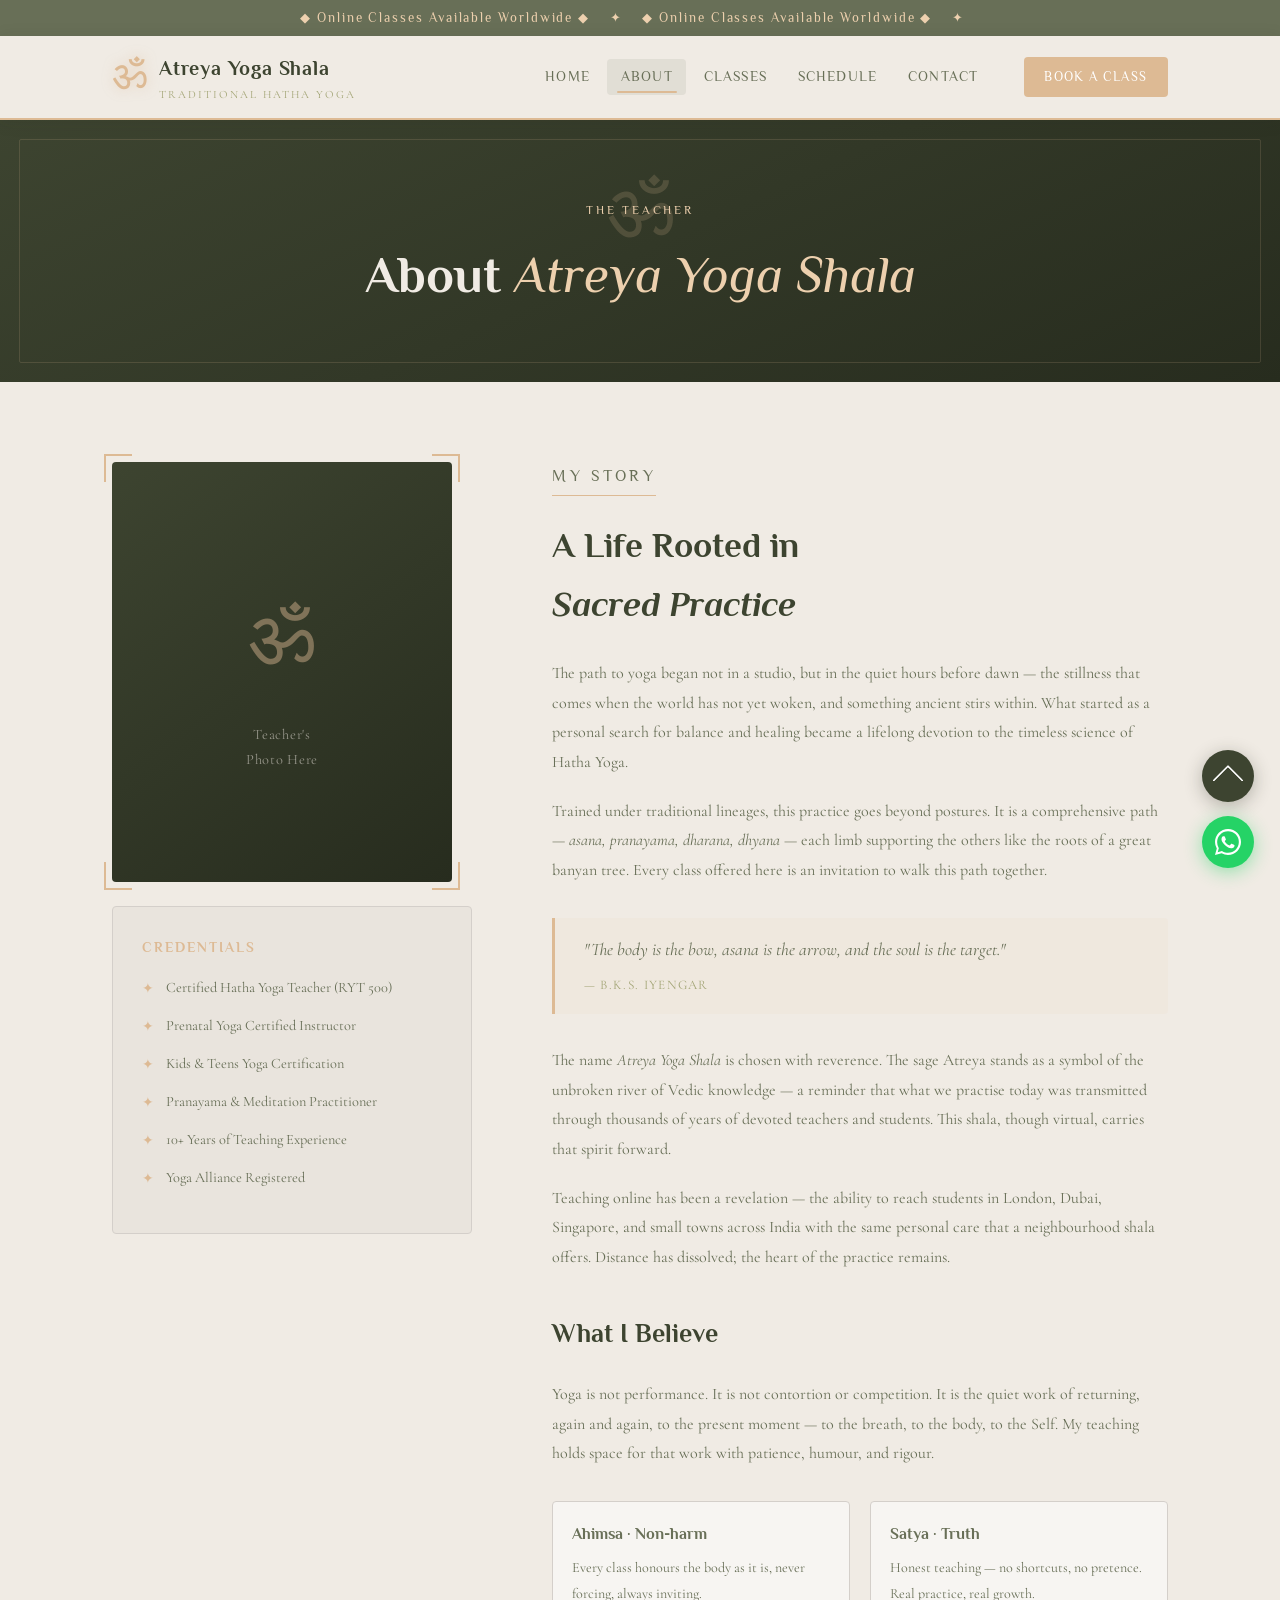
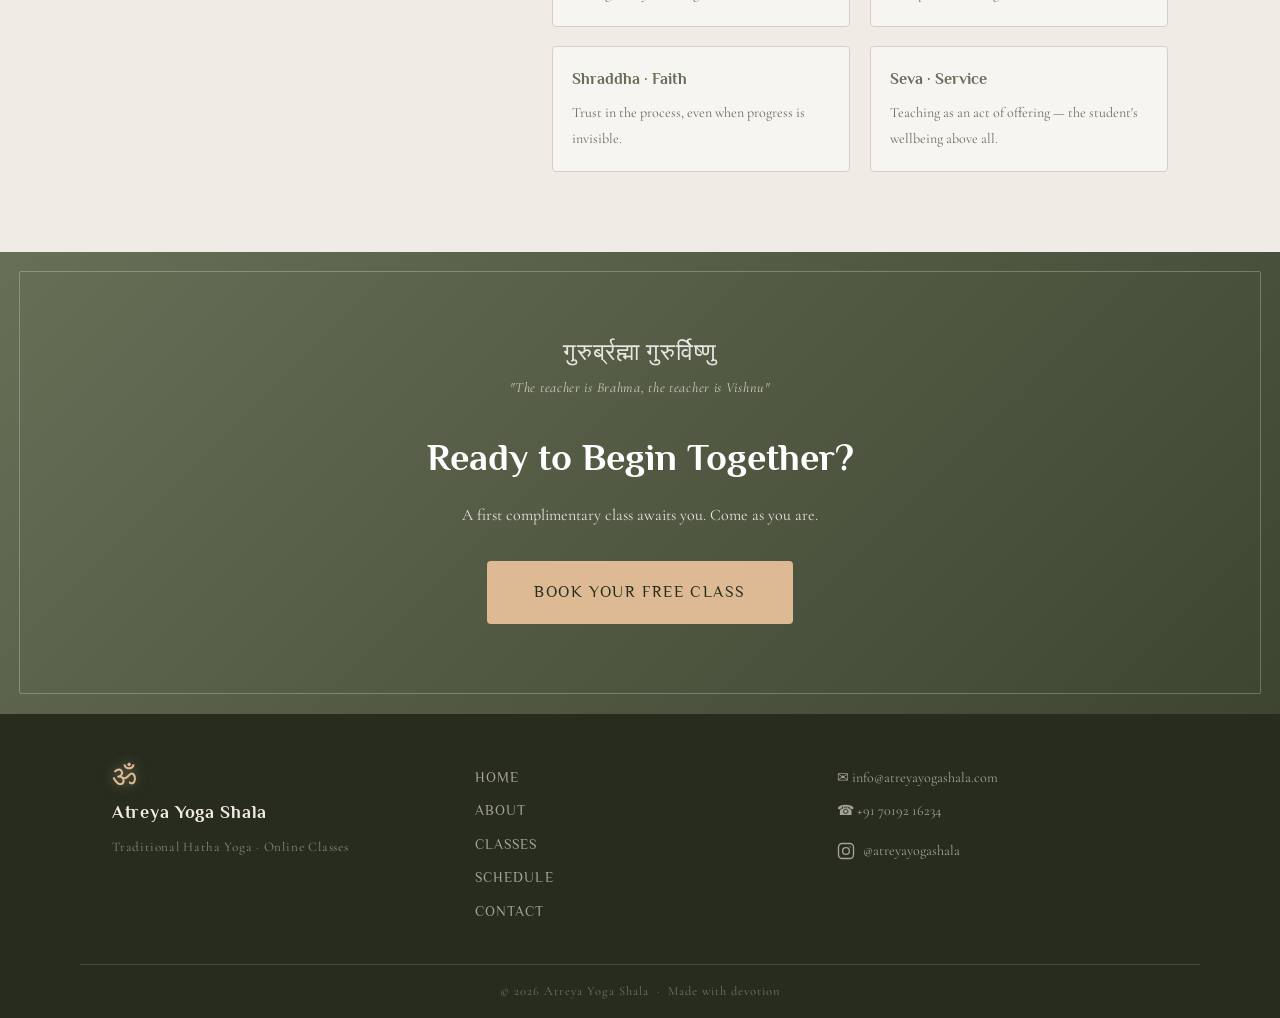
==== commit a420fa68: "ok" ====
--- a/about.html
+++ b/about.html
@@ -140,7 +140,15 @@
       </nav>
       <div class="footer-contact">
         <p>&#9993; info@atreyayogashala.com</p>
-        <p>&#9742; +91 98765 43210</p>
+        <p>&#9742; +91 70192 16234</p>
+        <a href="https://www.instagram.com/" target="_blank" rel="noopener" class="footer-insta" aria-label="Instagram">
+          <svg xmlns="http://www.w3.org/2000/svg" viewBox="0 0 24 24" fill="none" stroke="currentColor" stroke-width="1.8" stroke-linecap="round" stroke-linejoin="round">
+            <rect x="2" y="2" width="20" height="20" rx="5" ry="5"/>
+            <circle cx="12" cy="12" r="4.5"/>
+            <circle cx="17.5" cy="6.5" r="0.8" fill="currentColor" stroke="none"/>
+          </svg>
+          <span>@atreyayogashala</span>
+        </a>
       </div>
     </div>
     <div class="footer-bottom">
@@ -148,6 +156,15 @@
     </div>
   </footer>
 
+  <div class="floating-btns">
+    <button class="fab fab-top" aria-label="Scroll to top" data-tip="Back to top">
+      <span class="fab-arrow"></span>
+    </button>
+    <a class="fab fab-whatsapp" href="https://wa.me/917019216234" target="_blank" rel="noopener" aria-label="Chat on WhatsApp" data-tip="WhatsApp us">
+      <svg xmlns="http://www.w3.org/2000/svg" viewBox="0 0 24 24"><path d="M20.52 3.48A11.93 11.93 0 0 0 12 0C5.37 0 0 5.37 0 12a11.9 11.9 0 0 0 1.64 6.06L0 24l6.11-1.6A11.94 11.94 0 0 0 12 24c6.63 0 12-5.37 12-12 0-3.2-1.25-6.22-3.48-8.52zM12 22c-1.85 0-3.66-.5-5.24-1.44l-.37-.22-3.86 1.01 1.03-3.75-.24-.38A9.94 9.94 0 0 1 2 12C2 6.48 6.48 2 12 2c2.67 0 5.18 1.04 7.07 2.93A9.93 9.93 0 0 1 22 12c0 5.52-4.48 10-10 10zm5.47-7.4c-.3-.15-1.76-.87-2.03-.97-.27-.1-.47-.15-.67.15-.2.3-.77.97-.94 1.17-.17.2-.35.22-.65.07a8.17 8.17 0 0 1-2.4-1.48 9.03 9.03 0 0 1-1.66-2.07c-.17-.3 0-.46.13-.6.13-.14.3-.35.44-.52.15-.17.2-.3.3-.5.1-.2.05-.37-.02-.52-.08-.15-.67-1.61-.92-2.2-.24-.58-.49-.5-.67-.51h-.57c-.2 0-.52.07-.79.37-.27.3-1.03 1.01-1.03 2.46s1.06 2.86 1.2 3.06c.15.2 2.08 3.18 5.05 4.46.7.3 1.25.48 1.68.62.7.22 1.34.19 1.85.11.56-.08 1.76-.72 2.01-1.41.25-.7.25-1.3.17-1.42-.07-.12-.27-.2-.57-.34z"/></svg>
+    </a>
+  </div>
+
   <script src="js/animations.js" defer></script>
 </body>
 </html>
--- a/css/style.css
+++ b/css/style.css
@@ -737,6 +737,24 @@
   color: rgba(233,228,221,0.65);
 }
 
+.footer-insta {
+  display: inline-flex;
+  align-items: center;
+  gap: 0.5rem;
+  color: rgba(233,228,221,0.65);
+  font-size: 0.88rem;
+  margin-top: 0.4rem;
+  transition: color var(--transition);
+}
+.footer-insta:hover { color: var(--tan-light); }
+.footer-insta svg {
+  width: 18px;
+  height: 18px;
+  flex-shrink: 0;
+  transition: transform var(--transition);
+}
+.footer-insta:hover svg { transform: scale(1.18); }
+
 .footer-bottom {
   text-align: center;
   padding: 1rem;
@@ -1270,9 +1288,11 @@
 }
 
 @media (max-width: 600px) {
+  /* Header */
   .header-inner {
     flex-wrap: wrap;
-    gap: 0.8rem;
+    gap: 0.6rem;
+    padding: 0.7rem 1rem;
   }
   .main-nav {
     order: 3;
@@ -1280,7 +1300,77 @@
     flex-wrap: wrap;
     margin-left: 0;
     gap: 0;
+    justify-content: center;
   }
-  .btn-book { order: 2; }
+  .main-nav a { font-size: 0.78rem; padding: 0.35rem 0.6rem; }
+  .btn-book { order: 2; font-size: 0.76rem; padding: 0.45rem 1rem; }
+  .logo-main { font-size: 1.05rem; }
+  .om-symbol { font-size: 2rem; }
   .hero::before { display: none; }
-}
+
+  /* Hero */
+  .hero { padding: 3rem 1.2rem; gap: 2rem; }
+  .hero-sanskrit { font-size: 1.1rem; }
+  .hero-title { font-size: 2.2rem; }
+  .hero-desc { font-size: 0.97rem; }
+  .hero-actions { flex-direction: column; align-items: center; gap: 0.75rem; }
+  .btn-primary, .btn-outline { width: 100%; text-align: center; }
+  .lotus { width: 160px; height: 160px; }
+  .petal { width: 36px; height: 64px; margin-left: -18px; margin-top: -64px; }
+  .lotus-center { width: 54px; height: 54px; font-size: 1.5rem; }
+
+  /* Sections */
+  .section { padding: 3rem 0; }
+  .section-title { font-size: 1.7rem; margin-bottom: 1.8rem; }
+
+  /* Cards */
+  .cards-grid { grid-template-columns: 1fr; gap: 1.2rem; }
+  .class-card { padding: 1.6rem 1.3rem; }
+
+  /* Pillars */
+  .pillars-grid { grid-template-columns: 1fr 1fr; gap: 1.5rem; }
+
+  /* Testimonials */
+  .testimonials-grid { grid-template-columns: 1fr; }
+
+  /* About */
+  .about-frame { width: 220px; height: 270px; }
+  .about-credentials { padding: 1.2rem; }
+  .values-grid { grid-template-columns: 1fr; gap: 0.8rem; }
+
+  /* Classes page */
+  .class-detail { gap: 2rem; padding: 2.5rem 0; }
+  .class-detail-img { font-size: 4rem; }
+
+  /* Schedule */
+  .schedule-table { font-size: 0.82rem; }
+  .schedule-table thead th,
+  .schedule-table tbody td { padding: 0.7rem 0.8rem; }
+
+  /* Pricing */
+  .pricing-grid { grid-template-columns: 1fr; gap: 1.2rem; }
+
+  /* Contact */
+  .contact-form-wrap { padding: 1.5rem 1.2rem; }
+
+  /* CTA */
+  .cta-banner { padding: 3.5rem 1.2rem; }
+  .cta-banner h2 { font-size: 1.6rem; }
+
+  /* Footer */
+  .footer-inner { padding: 2rem 0 2rem; gap: 1.2rem; }
+
+  /* Floating buttons */
+  .floating-btns { bottom: 1.2rem; right: 1rem; gap: 0.7rem; }
+  .fab { width: 46px; height: 46px; }
+  .fab-whatsapp svg { width: 22px; height: 22px; }
+  /* Hide tooltips on mobile (no hover) */
+  .fab[data-tip]::before { display: none; }
+}
+
+/* Very small phones */
+@media (max-width: 380px) {
+  .pillars-grid { grid-template-columns: 1fr; }
+  .hero-title { font-size: 1.9rem; }
+  .main-nav a { font-size: 0.72rem; padding: 0.3rem 0.5rem; }
+}
--- a/css/animations.css
+++ b/css/animations.css
@@ -370,6 +370,158 @@
 .schedule-table tbody tr:nth-child(11) { animation-delay: 0.55s; }
 .schedule-table tbody tr:nth-child(12) { animation-delay: 0.60s; }
 
+/* ── Floating Buttons ────────────────────────────────────── */
+
+/* Pulse ring behind WhatsApp button */
+@keyframes waPulse {
+  0%   { transform: scale(1);    box-shadow: 0 0 0 0   rgba(37,211,102,0.55); }
+  70%  { transform: scale(1);    box-shadow: 0 0 0 14px rgba(37,211,102,0); }
+  100% { transform: scale(1);    box-shadow: 0 0 0 0   rgba(37,211,102,0); }
+}
+
+/* Scroll-to-top arrow bounce */
+@keyframes arrowBounce {
+  0%, 100% { transform: translateY(0); }
+  50%       { transform: translateY(-5px); }
+}
+
+/* Buttons slide in from the right on appear */
+@keyframes floatBtnIn {
+  from { opacity: 0; transform: translateX(60px); }
+  to   { opacity: 1; transform: translateX(0); }
+}
+
+/* Wrapper — fixed bottom-right stack */
+.floating-btns {
+  position: fixed;
+  bottom: 2rem;
+  right: 1.6rem;
+  display: flex;
+  flex-direction: column;
+  align-items: center;
+  gap: 0.9rem;
+  z-index: 999;
+}
+
+/* Shared button base */
+.fab {
+  width: 52px;
+  height: 52px;
+  border-radius: 50%;
+  border: none;
+  cursor: pointer;
+  display: flex;
+  align-items: center;
+  justify-content: center;
+  text-decoration: none;
+  transition: transform 0.3s cubic-bezier(0.34,1.56,0.64,1),
+              box-shadow 0.3s ease;
+  animation: floatBtnIn 0.6s cubic-bezier(0.34,1.56,0.64,1) both;
+}
+.fab:hover {
+  transform: scale(1.14);
+}
+
+/* ── WhatsApp ── */
+.fab-whatsapp {
+  background: #25D366;
+  box-shadow: 0 4px 18px rgba(37,211,102,0.45);
+  animation-delay: 0.2s;
+  /* continuous pulse ring */
+  animation: floatBtnIn 0.6s cubic-bezier(0.34,1.56,0.64,1) 0.2s both,
+             waPulse 2.6s ease-out 1.4s infinite;
+}
+.fab-whatsapp:hover {
+  box-shadow: 0 6px 28px rgba(37,211,102,0.60);
+  background: #20c25e;
+  transform: scale(1.14);
+  /* pause pulse ring on hover */
+  animation-play-state: paused, paused;
+}
+.fab-whatsapp svg {
+  width: 26px;
+  height: 26px;
+  fill: #fff;
+  flex-shrink: 0;
+}
+
+/* ── Scroll-to-top ── */
+.fab-top {
+  background: var(--olive-dark);
+  box-shadow: 0 4px 18px rgba(40,44,30,0.30);
+  animation-delay: 0.05s;
+  /* hidden until user scrolls */
+  opacity: 0;
+  pointer-events: none;
+  transform: translateX(60px);
+  transition: opacity 0.4s ease,
+              transform 0.4s cubic-bezier(0.34,1.56,0.64,1),
+              background 0.25s ease,
+              box-shadow 0.25s ease;
+}
+.fab-top.visible {
+  opacity: 1;
+  pointer-events: auto;
+  transform: translateX(0);
+}
+.fab-top:hover {
+  background: var(--olive);
+  box-shadow: 0 6px 28px rgba(40,44,30,0.42);
+  transform: scale(1.14);
+}
+/* Arrow icon pulses upward on hover */
+.fab-top:hover .fab-arrow {
+  animation: arrowBounce 0.5s ease infinite;
+}
+.fab-arrow {
+  width: 22px;
+  height: 22px;
+  display: block;
+  /* drawn with borders */
+  border-left: 2.5px solid #fff;
+  border-top:  2.5px solid #fff;
+  transform: rotate(45deg) translate(3px, 3px);
+  border-radius: 1px;
+  transition: transform 0.3s ease;
+}
+
+/* Tooltip labels on hover */
+.fab[data-tip] {
+  position: relative;
+}
+.fab[data-tip]::before {
+  content: attr(data-tip);
+  position: absolute;
+  right: calc(100% + 12px);
+  top: 50%;
+  transform: translateY(-50%) scale(0.85);
+  background: var(--olive-deep);
+  color: var(--cream);
+  font-family: var(--font-display);
+  font-size: 0.72rem;
+  letter-spacing: 0.08em;
+  white-space: nowrap;
+  padding: 0.3rem 0.7rem;
+  border-radius: 3px;
+  opacity: 0;
+  pointer-events: none;
+  transition: opacity 0.22s ease, transform 0.22s ease;
+}
+.fab[data-tip]:hover::before {
+  opacity: 1;
+  transform: translateY(-50%) scale(1);
+}
+
+/* ── Mobile: shrink floating buttons ────────────────────── */
+
+@media (max-width: 600px) {
+  .floating-btns { bottom: 1.2rem; right: 1rem; gap: 0.7rem; }
+  .fab { width: 46px; height: 46px; }
+  .fab-whatsapp svg { width: 22px; height: 22px; }
+  .fab[data-tip]::before { display: none; }
+  .fab-arrow { width: 18px; height: 18px; }
+}
+
 /* ── Respect reduced motion ──────────────────────────────── */
 
 @media (prefers-reduced-motion: reduce) {
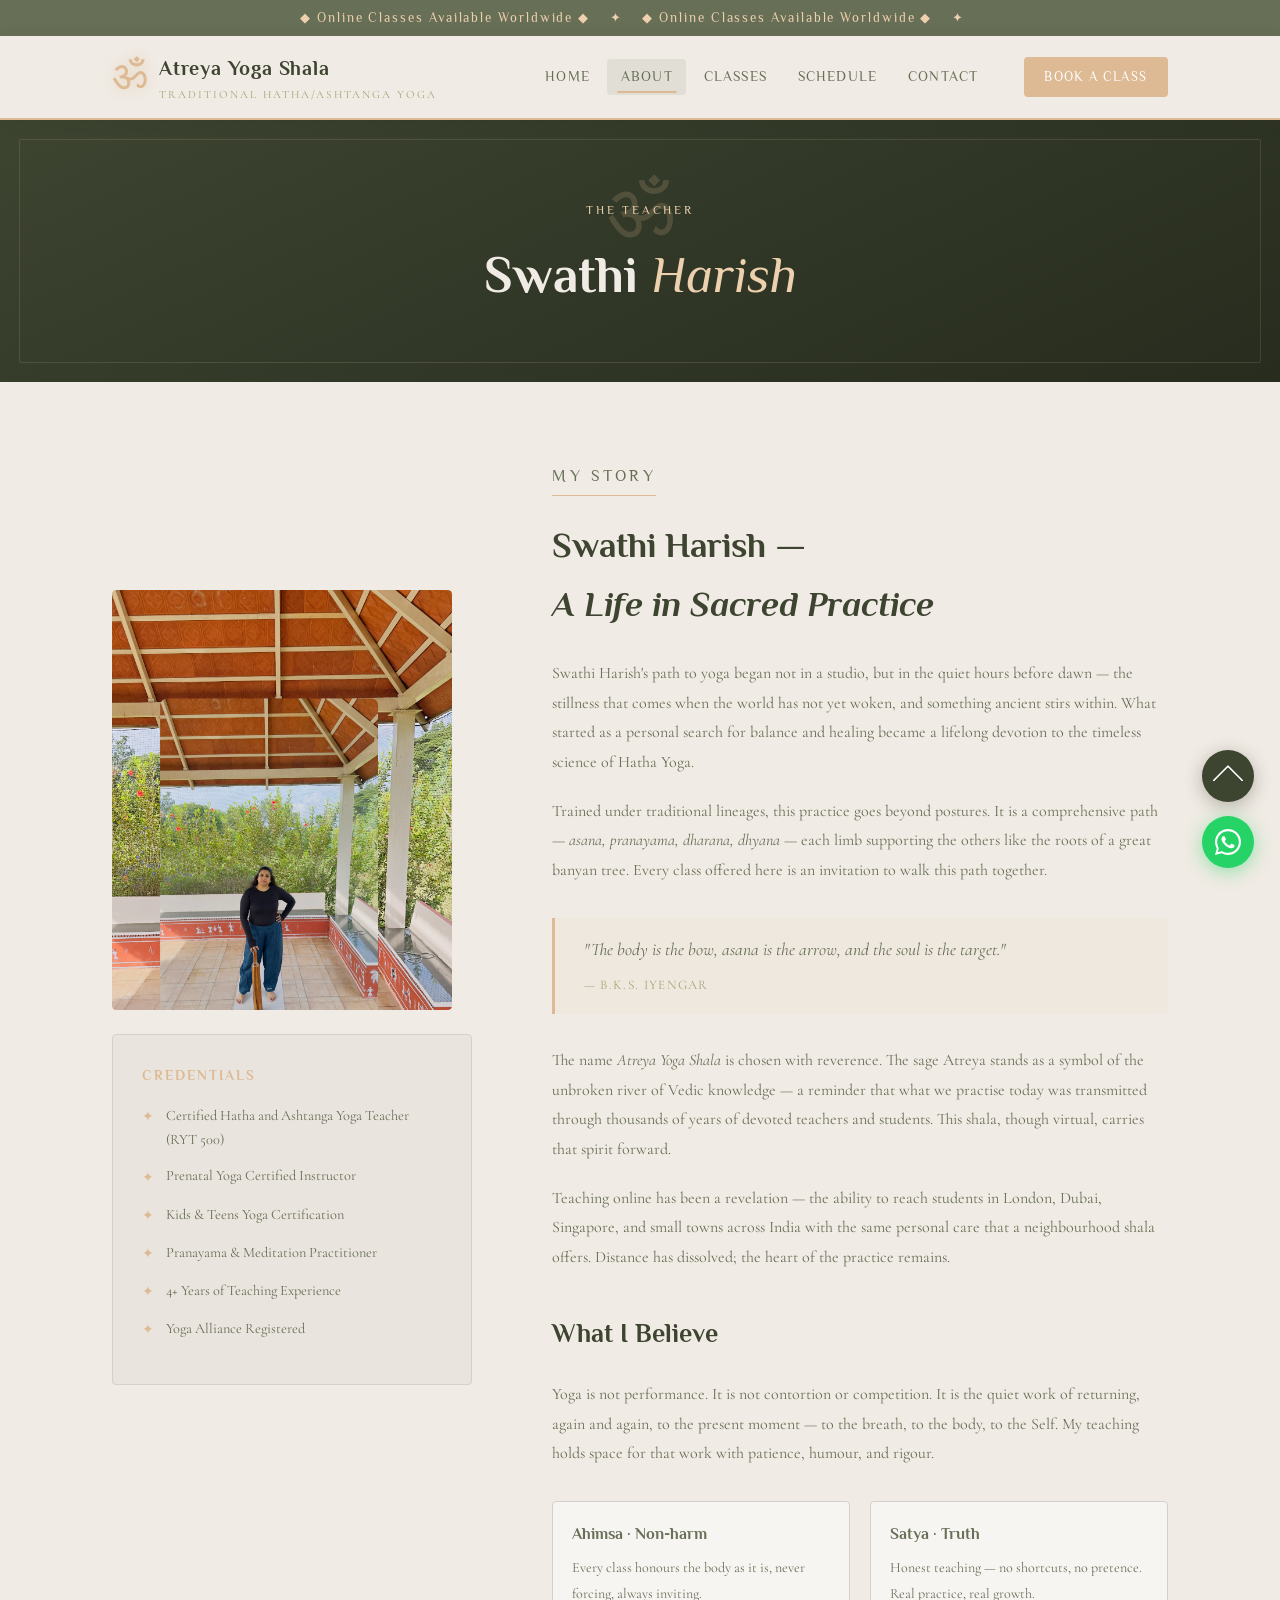
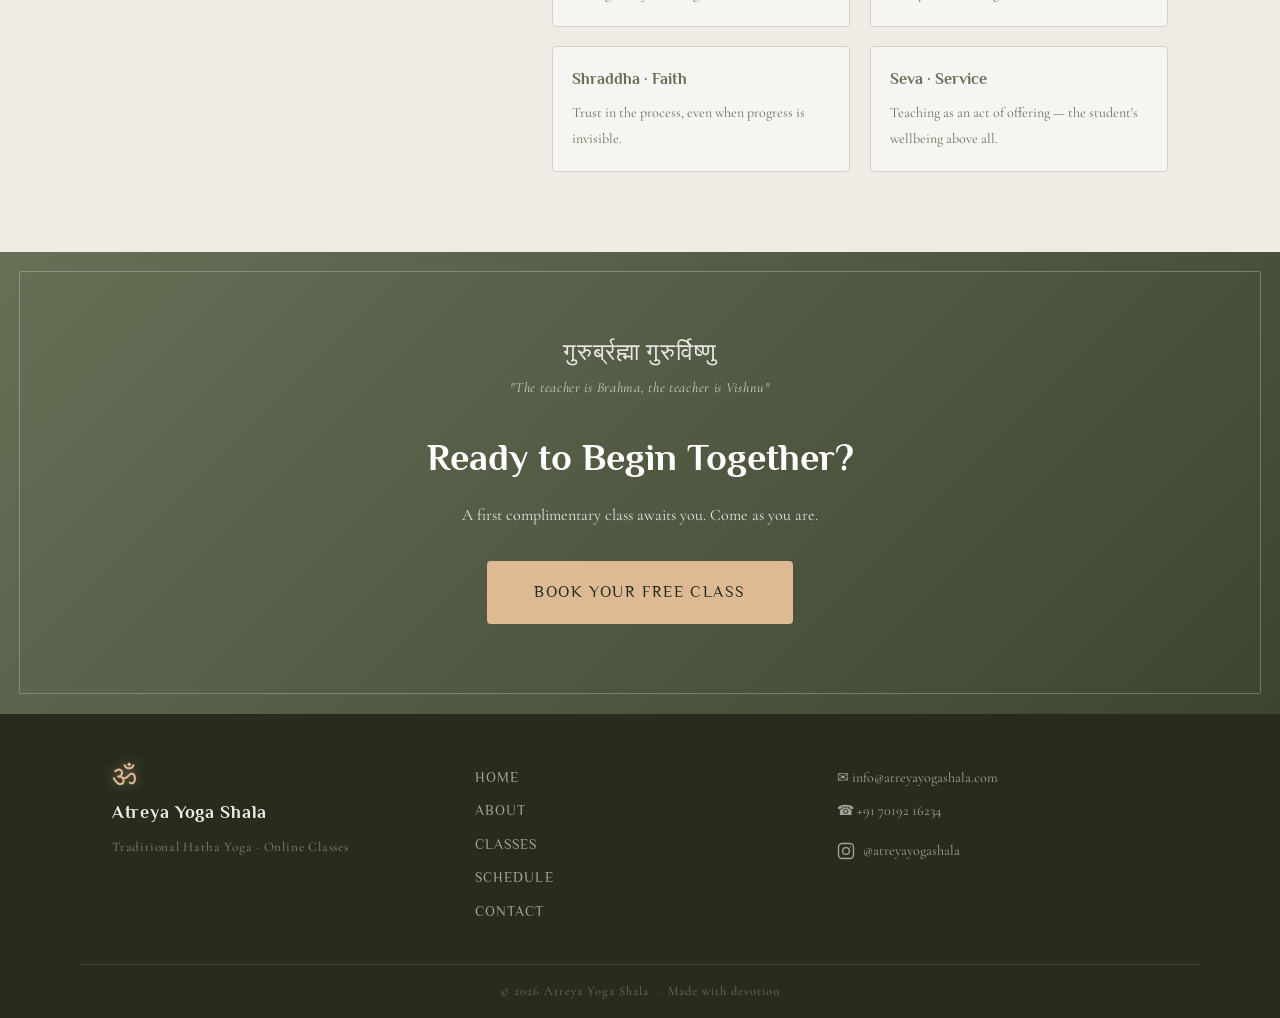
==== commit d6d4f0cc: "h" ====
--- a/about.html
+++ b/about.html
@@ -22,7 +22,7 @@
         <div class="om-symbol">ॐ</div>
         <div class="logo-text">
           <span class="logo-main">Atreya Yoga Shala</span>
-          <span class="logo-sub">Traditional Hatha Yoga</span>
+          <span class="logo-sub">Traditional Hatha/Ashtanga Yoga</span>
         </div>
       </div>
       <nav class="main-nav">
@@ -31,7 +31,9 @@
         <a href="classes.html">Classes</a>
         <a href="schedule.html">Schedule</a>
         <a href="contact.html">Contact</a>
+        <a href="contact.html" class="nav-book-mobile">Book a Class</a>
       </nav>
+      <button class="hamburger" aria-label="Open menu" aria-expanded="false"><span></span><span></span><span></span></button>
       <a href="contact.html" class="btn-book">Book a Class</a>
     </div>
   </header>
@@ -40,7 +42,7 @@
   <section class="page-hero">
     <div class="om-deco">ॐ</div>
     <p class="page-hero-label">The Teacher</p>
-    <h1>About <em>Atreya Yoga Shala</em></h1>
+    <h1>Swathi <em>Harish</em></h1>
   </section>
 
   <!-- About Full -->
@@ -49,10 +51,7 @@
 
       <div class="about-photo-wrap">
         <div class="about-frame">
-          <div class="about-placeholder">
-            <span class="big-om">ॐ</span>
-            <p>Teacher's<br />Photo Here</p>
-          </div>
+          <img src="images/Swathi.JPG" alt="Swathi Harish —  Yoga Teacher" class="about-photo" />
           <div class="frame-corner fc-tl"></div>
           <div class="frame-corner fc-tr"></div>
           <div class="frame-corner fc-bl"></div>
@@ -61,20 +60,20 @@
 
         <div class="about-credentials">
           <h4>Credentials</h4>
-          <div class="cred-item">Certified Hatha Yoga Teacher (RYT 500)</div>
+          <div class="cred-item">Certified Hatha and Ashtanga Yoga Teacher (RYT 500)</div>
           <div class="cred-item">Prenatal Yoga Certified Instructor</div>
           <div class="cred-item">Kids &amp; Teens Yoga Certification</div>
           <div class="cred-item">Pranayama &amp; Meditation Practitioner</div>
-          <div class="cred-item">10+ Years of Teaching Experience</div>
+          <div class="cred-item">4+ Years of Teaching Experience</div>
           <div class="cred-item">Yoga Alliance Registered</div>
         </div>
       </div>
 
       <div class="about-body">
         <p class="section-label">My Story</p>
-        <h2>A Life Rooted in<br /><em>Sacred Practice</em></h2>
+        <h2>Swathi Harish —<br /><em>A Life in Sacred Practice</em></h2>
 
-        <p>The path to yoga began not in a studio, but in the quiet hours before dawn — the stillness that comes when the world has not yet woken, and something ancient stirs within. What started as a personal search for balance and healing became a lifelong devotion to the timeless science of Hatha Yoga.</p>
+        <p>Swathi Harish's path to yoga began not in a studio, but in the quiet hours before dawn — the stillness that comes when the world has not yet woken, and something ancient stirs within. What started as a personal search for balance and healing became a lifelong devotion to the timeless science of Hatha Yoga.</p>
 
         <p>Trained under traditional lineages, this practice goes beyond postures. It is a comprehensive path — <em>asana, pranayama, dharana, dhyana</em> — each limb supporting the others like the roots of a great banyan tree. Every class offered here is an invitation to walk this path together.</p>
 
--- a/css/style.css
+++ b/css/style.css
@@ -49,7 +49,12 @@
 /* ---------- Reset & Base ---------- */
 *, *::before, *::after { box-sizing: border-box; margin: 0; padding: 0; }
 
-html { scroll-behavior: smooth; font-size: 16px; }
+html {
+  scroll-behavior: smooth;
+  font-size: 16px;
+  overflow-x: hidden;   /* block horizontal scroll at root */
+  max-width: 100%;
+}
 
 body {
   font-family: var(--font-serif);
@@ -57,6 +62,8 @@
   color: var(--text-dark);
   line-height: 1.7;
   overflow-x: hidden;
+  max-width: 100%;
+  width: 100%;
 }
 
 a { color: inherit; text-decoration: none; transition: color var(--transition); }
@@ -76,8 +83,11 @@
   text-align: center;
   font-size: 0.8rem;
   letter-spacing: 0.15em;
-  padding: 0.45rem 1rem;
-  font-family: var(--font-display);
+  padding: 0.45rem 0;
+  font-family: var(--font-display);
+  overflow: hidden;       /* contain the ticker */
+  white-space: nowrap;
+  max-width: 100vw;
 }
 
 /* ---------- Header / Nav ---------- */
@@ -151,6 +161,9 @@
   color: var(--olive);
   background: rgba(104,111,87,0.10);
 }
+
+/* Hide mobile-only book button on desktop */
+.nav-book-mobile { display: none; }
 
 .btn-book {
   font-family: var(--font-display);
@@ -440,6 +453,32 @@
   border-radius: 0 0 var(--radius) var(--radius);
 }
 
+/* Card image banner */
+.card-img {
+  width: calc(100% + 3.6rem);
+  margin: -2.2rem -1.8rem 1.5rem;
+  height: 180px;
+  overflow: hidden;
+  border-radius: var(--radius) var(--radius) 0 0;
+  position: relative;
+}
+.card-img img {
+  width: 100%;
+  height: 100%;
+  object-fit: cover;
+  object-position: center;
+  display: block;
+  transition: transform 0.5s cubic-bezier(0.22,1,0.36,1);
+}
+.class-card:hover .card-img img { transform: scale(1.07); }
+.card-img::after {
+  content: '';
+  position: absolute;
+  inset: 0;
+  background: linear-gradient(to bottom, transparent 50%, rgba(39,44,30,0.35) 100%);
+  pointer-events: none;
+}
+
 .card-icon {
   font-size: 2.4rem;
   margin-bottom: 1rem;
@@ -494,6 +533,19 @@
   position: relative;
   width: 340px;
   height: 420px;
+  overflow: hidden;
+  border-radius: var(--radius);
+}
+
+.about-photo {
+  position: absolute;
+  inset: 0;
+  width: 100%;
+  height: 100%;
+  object-fit: cover;
+  object-position: top center;
+  display: block;
+  border-radius: var(--radius);
 }
 
 .about-placeholder {
@@ -522,6 +574,7 @@
   position: absolute;
   width: 28px;
   height: 28px;
+  z-index: 2;
   border-color: var(--gold);
   border-style: solid;
 }
@@ -929,14 +982,41 @@
 .class-detail.reverse > * { direction: ltr; }
 
 .class-detail-img {
+  position: relative;
+  border-radius: 8px;
+  aspect-ratio: 4/3;
+  overflow: hidden;
+  box-shadow: var(--shadow-deep);
   background: linear-gradient(145deg, var(--olive-dark), var(--olive-deep));
-  border-radius: var(--radius);
-  aspect-ratio: 4/3;
-  display: flex;
-  align-items: center;
-  justify-content: center;
-  font-size: 6rem;
-  box-shadow: var(--shadow);
+  flex-shrink: 0;
+}
+
+.class-detail-img img {
+  position: absolute;
+  inset: 0;
+  width: 100%;
+  height: 100%;
+  object-fit: cover;
+  object-position: center;
+  display: block;
+  transition: transform 0.6s cubic-bezier(0.22,1,0.36,1);
+}
+.class-detail-img:hover img {
+  transform: scale(1.05);
+}
+
+/* Subtle overlay to keep the image from washing out */
+.class-detail-img::after {
+  content: '';
+  position: absolute;
+  inset: 0;
+  background: linear-gradient(
+    to bottom,
+    transparent 55%,
+    rgba(39,44,30,0.45) 100%
+  );
+  pointer-events: none;
+  border-radius: inherit;
 }
 
 .class-detail-text .section-label { text-align: left; }
@@ -1037,6 +1117,7 @@
   font-family: var(--font-display);
 }
 .badge-hatha    { background: rgba(221,186,148,0.20); color: var(--warm-brown); }
+.badge-ashtanga { background: rgba(180,100,60,0.14);  color: #A0522D; }
 .badge-kids     { background: rgba(104,111,87,0.15);  color: var(--olive); }
 .badge-prenatal { background: rgba(163,165,118,0.18); color: var(--sage); }
 
@@ -1255,6 +1336,19 @@
   font-style: italic;
 }
 
+/* ---------- Global overflow containment ---------- */
+section,
+header,
+footer,
+.site-header,
+.site-footer,
+.cta-banner,
+.page-hero,
+.ornament-divider {
+  max-width: 100vw;
+  overflow-x: hidden;
+}
+
 /* ============================================================
    RESPONSIVE
    ============================================================ */
@@ -1276,7 +1370,7 @@
   .contact-inner { grid-template-columns: 1fr; gap: 3rem; }
 
   .about-photo-wrap { position: static; display: flex; justify-content: center; }
-  .about-frame { width: 260px; height: 320px; }
+  .about-frame { width: 100%; max-width: 340px; height: 380px; }
 
   .class-detail,
   .class-detail.reverse { grid-template-columns: 1fr; direction: ltr; }
@@ -1285,25 +1379,105 @@
 
   .values-grid { grid-template-columns: 1fr; }
   .form-row { grid-template-columns: 1fr; }
+}
+
+/* ---------- Hamburger menu ---------- */
+.hamburger {
+  display: none;
+  flex-direction: column;
+  justify-content: space-between;
+  width: 28px;
+  height: 20px;
+  background: none;
+  border: none;
+  cursor: pointer;
+  padding: 0;
+  margin-left: auto;
+  flex-shrink: 0;
+  z-index: 200;
+}
+.hamburger span {
+  display: block;
+  width: 100%;
+  height: 2.5px;
+  background: var(--olive-dark);
+  border-radius: 2px;
+  transition: transform 0.35s cubic-bezier(0.22,1,0.36,1),
+              opacity 0.25s ease,
+              width 0.3s ease;
+  transform-origin: center;
+}
+/* Open state — animate to X */
+.hamburger.open span:nth-child(1) { transform: translateY(8.75px) rotate(45deg); }
+.hamburger.open span:nth-child(2) { opacity: 0; width: 0; }
+.hamburger.open span:nth-child(3) { transform: translateY(-8.75px) rotate(-45deg); }
+
+/* Mobile nav drawer */
+@media (max-width: 600px) {
+  .hamburger { display: flex; }
+
+  .btn-book { display: none; }  /* shown inside drawer instead */
+
+  .main-nav {
+    display: none;
+    position: fixed;
+    inset: 0;
+    background: var(--olive-deep);
+    flex-direction: column;
+    align-items: center;
+    justify-content: center;
+    gap: 0;
+    margin-left: 0;
+    z-index: 150;
+    opacity: 0;
+    transition: opacity 0.3s ease;
+  }
+  .main-nav.nav-open {
+    display: flex;
+    opacity: 1;
+  }
+  .main-nav a {
+    font-size: 1.3rem;
+    padding: 1rem 2rem;
+    color: rgba(233,228,221,0.85);
+    width: 100%;
+    text-align: center;
+    border-bottom: 1px solid rgba(221,186,148,0.10);
+    letter-spacing: 0.12em;
+  }
+  .main-nav a:hover,
+  .main-nav a.active {
+    color: var(--tan-light);
+    background: rgba(221,186,148,0.07);
+  }
+  .main-nav a::after { display: none; } /* hide underline anim on mobile */
+
+  /* Book button inside drawer */
+  .nav-book-mobile {
+    display: block;
+    margin-top: 1.5rem;
+    font-family: var(--font-display);
+    font-size: 0.9rem;
+    letter-spacing: 0.12em;
+    text-transform: uppercase;
+    background: var(--tan);
+    color: var(--olive-deep);
+    padding: 0.8rem 2.5rem;
+    border-radius: var(--radius);
+    border: 2px solid var(--tan);
+    text-decoration: none;
+    transition: background 0.25s ease;
+  }
+  .nav-book-mobile:hover { background: var(--tan-light); }
 }
 
 @media (max-width: 600px) {
   /* Header */
   .header-inner {
-    flex-wrap: wrap;
+    flex-wrap: nowrap;
     gap: 0.6rem;
     padding: 0.7rem 1rem;
   }
-  .main-nav {
-    order: 3;
-    width: 100%;
-    flex-wrap: wrap;
-    margin-left: 0;
-    gap: 0;
-    justify-content: center;
-  }
-  .main-nav a { font-size: 0.78rem; padding: 0.35rem 0.6rem; }
-  .btn-book { order: 2; font-size: 0.76rem; padding: 0.45rem 1rem; }
   .logo-main { font-size: 1.05rem; }
   .om-symbol { font-size: 2rem; }
   .hero::before { display: none; }
@@ -1334,13 +1508,13 @@
   .testimonials-grid { grid-template-columns: 1fr; }
 
   /* About */
-  .about-frame { width: 220px; height: 270px; }
+  .about-frame { width: 100%; max-width: 300px; height: 340px; }
   .about-credentials { padding: 1.2rem; }
   .values-grid { grid-template-columns: 1fr; gap: 0.8rem; }
 
   /* Classes page */
   .class-detail { gap: 2rem; padding: 2.5rem 0; }
-  .class-detail-img { font-size: 4rem; }
+  .class-detail-img { aspect-ratio: 16/9; }
 
   /* Schedule */
   .schedule-table { font-size: 0.82rem; }
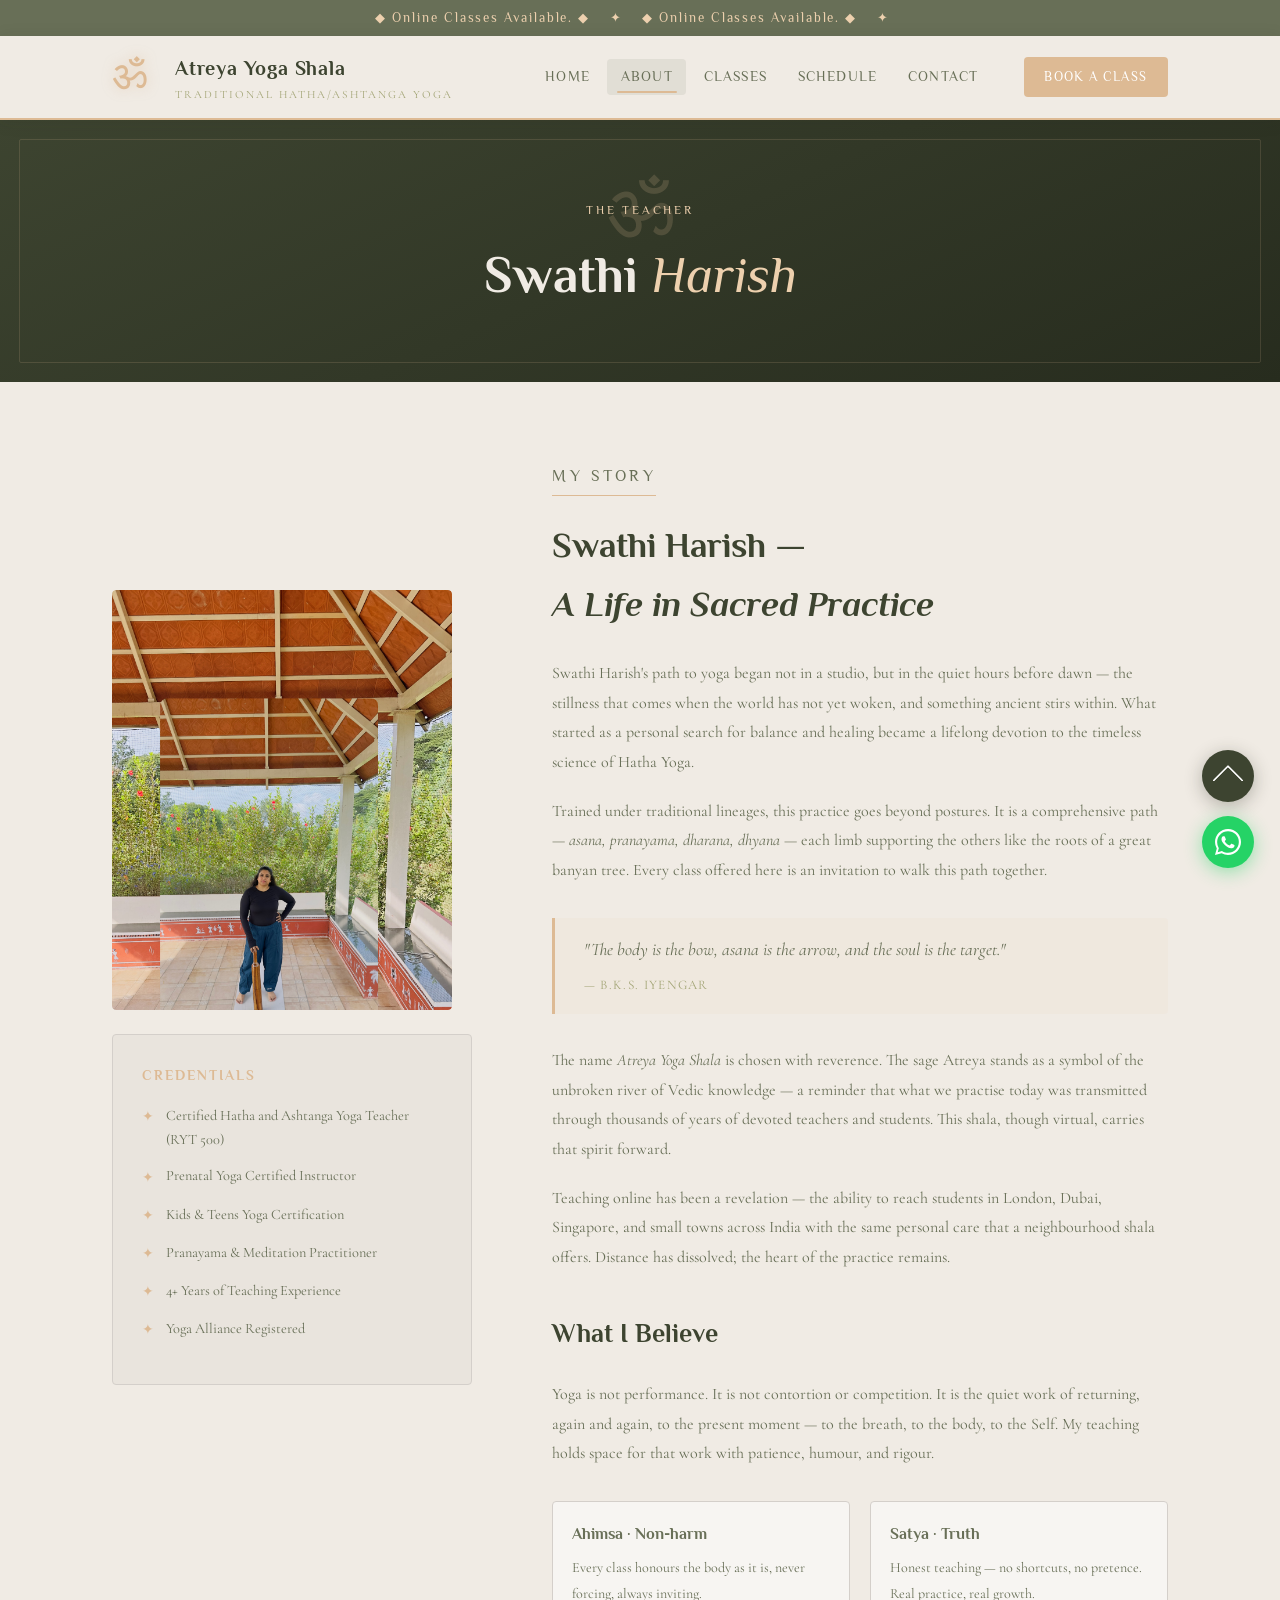
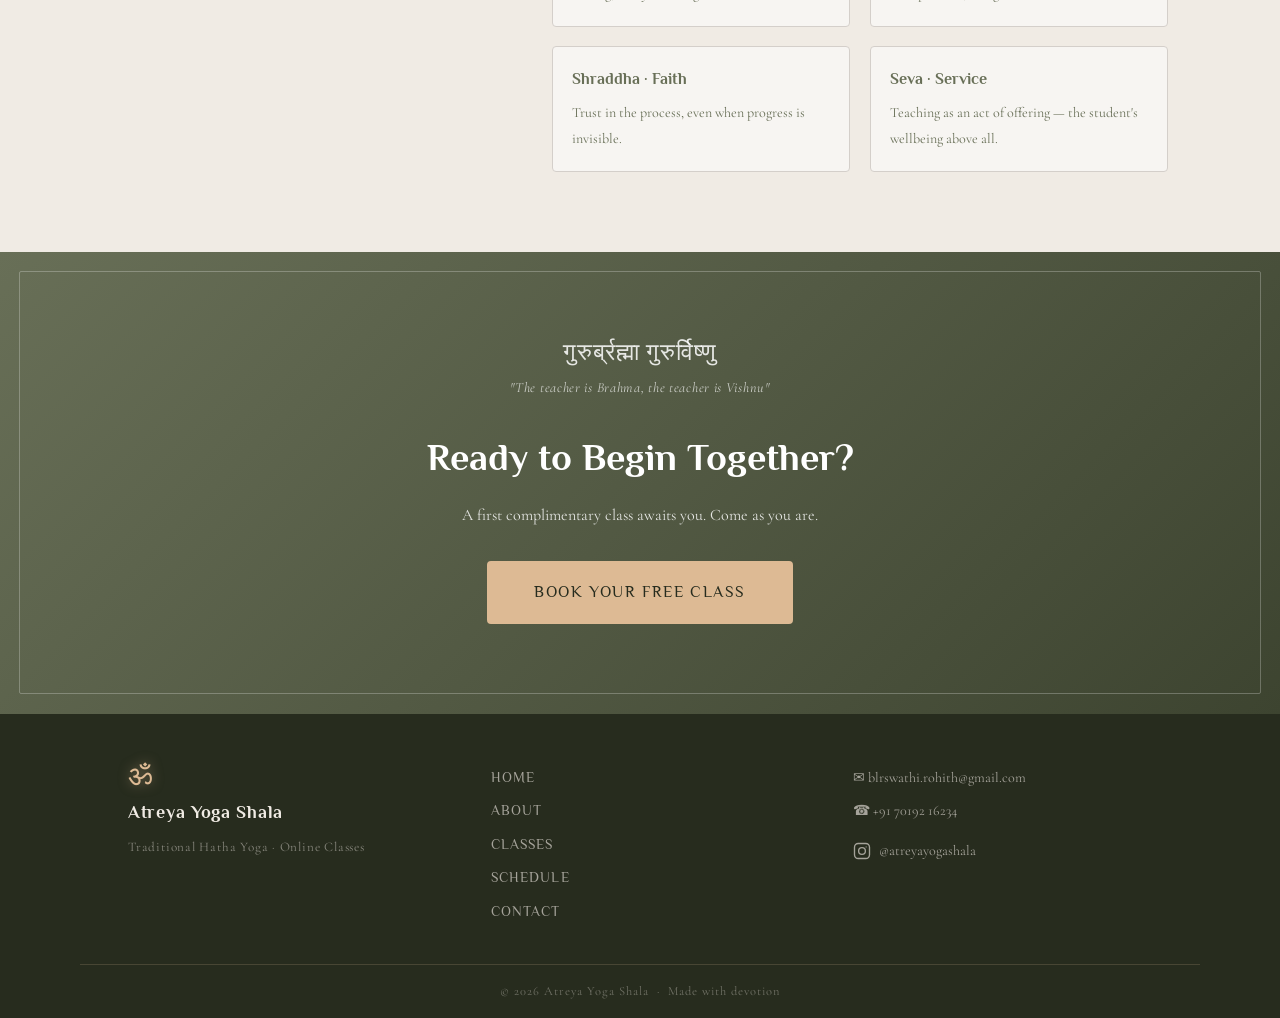
==== commit c5573217: "s" ====
--- a/about.html
+++ b/about.html
@@ -13,7 +13,7 @@
 <body>
 
   <div class="topbar">
-    <span>&#9670; Online Classes Available Worldwide &#9670;</span>
+    <span>&#9670; Online Classes Available. &#9670;</span>
   </div>
 
   <header class="site-header">
@@ -138,7 +138,7 @@
         <a href="contact.html">Contact</a>
       </nav>
       <div class="footer-contact">
-        <p>&#9993; info@atreyayogashala.com</p>
+        <p>&#9993; blrswathi.rohith@gmail.com</p>
         <p>&#9742; +91 70192 16234</p>
         <a href="https://www.instagram.com/" target="_blank" rel="noopener" class="footer-insta" aria-label="Instagram">
           <svg xmlns="http://www.w3.org/2000/svg" viewBox="0 0 24 24" fill="none" stroke="currentColor" stroke-width="1.8" stroke-linecap="round" stroke-linejoin="round">
--- a/css/style.css
+++ b/css/style.css
@@ -124,7 +124,7 @@
 }
 .om-symbol.small { font-size: 1.8rem; }
 
-.logo-text { display: flex; flex-direction: column; }
+.logo-text { display: flex; flex-direction: column; margin-left: 1rem; }
 .logo-main {
   font-family: var(--font-display);
   font-size: 1.25rem;
@@ -752,6 +752,7 @@
   display: flex;
   flex-direction: column;
   gap: 0.5rem;
+  margin-left: 1rem
 }
 .footer-brand .logo-main {
   color: var(--parchment);
@@ -768,6 +769,7 @@
   flex-direction: column;
   gap: 0.6rem;
   padding-top: 0.25rem;
+  margin-left: 1rem;
 }
 .footer-nav a {
   font-family: var(--font-display);
@@ -784,6 +786,7 @@
   flex-direction: column;
   gap: 0.6rem;
   padding-top: 0.25rem;
+  margin-left: 1rem;
 }
 .footer-contact p {
   font-size: 0.88rem;
@@ -973,9 +976,22 @@
   display: grid;
   grid-template-columns: 1fr 1fr;
   gap: 4rem;
-  align-items: center;
+  align-items: start;   /* top of image aligns with top of text */
   padding: 4rem 0;
   border-bottom: 1px solid var(--border);
+}
+
+/* Push image down so its top aligns with the h2 heading.
+   Accounts for the section-label (~0.78rem text + 0.6rem gap + 4px underline) */
+.class-detail .class-detail-img {
+  margin-top: 2.2rem;
+}
+
+/* On mobile the layout stacks — remove the offset */
+@media (max-width: 900px) {
+  .class-detail .class-detail-img {
+    margin-top: 0;
+  }
 }
 .class-detail:last-child { border-bottom: none; }
 .class-detail.reverse { direction: rtl; }
@@ -1285,7 +1301,7 @@
   padding: 0.75rem 1rem;
   border: 1px solid var(--border);
   border-radius: var(--radius);
-  background: var(--parchment);
+  background: #ffffff;
   font-family: var(--font-serif);
   font-size: 0.95rem;
   color: var(--text-dark);
